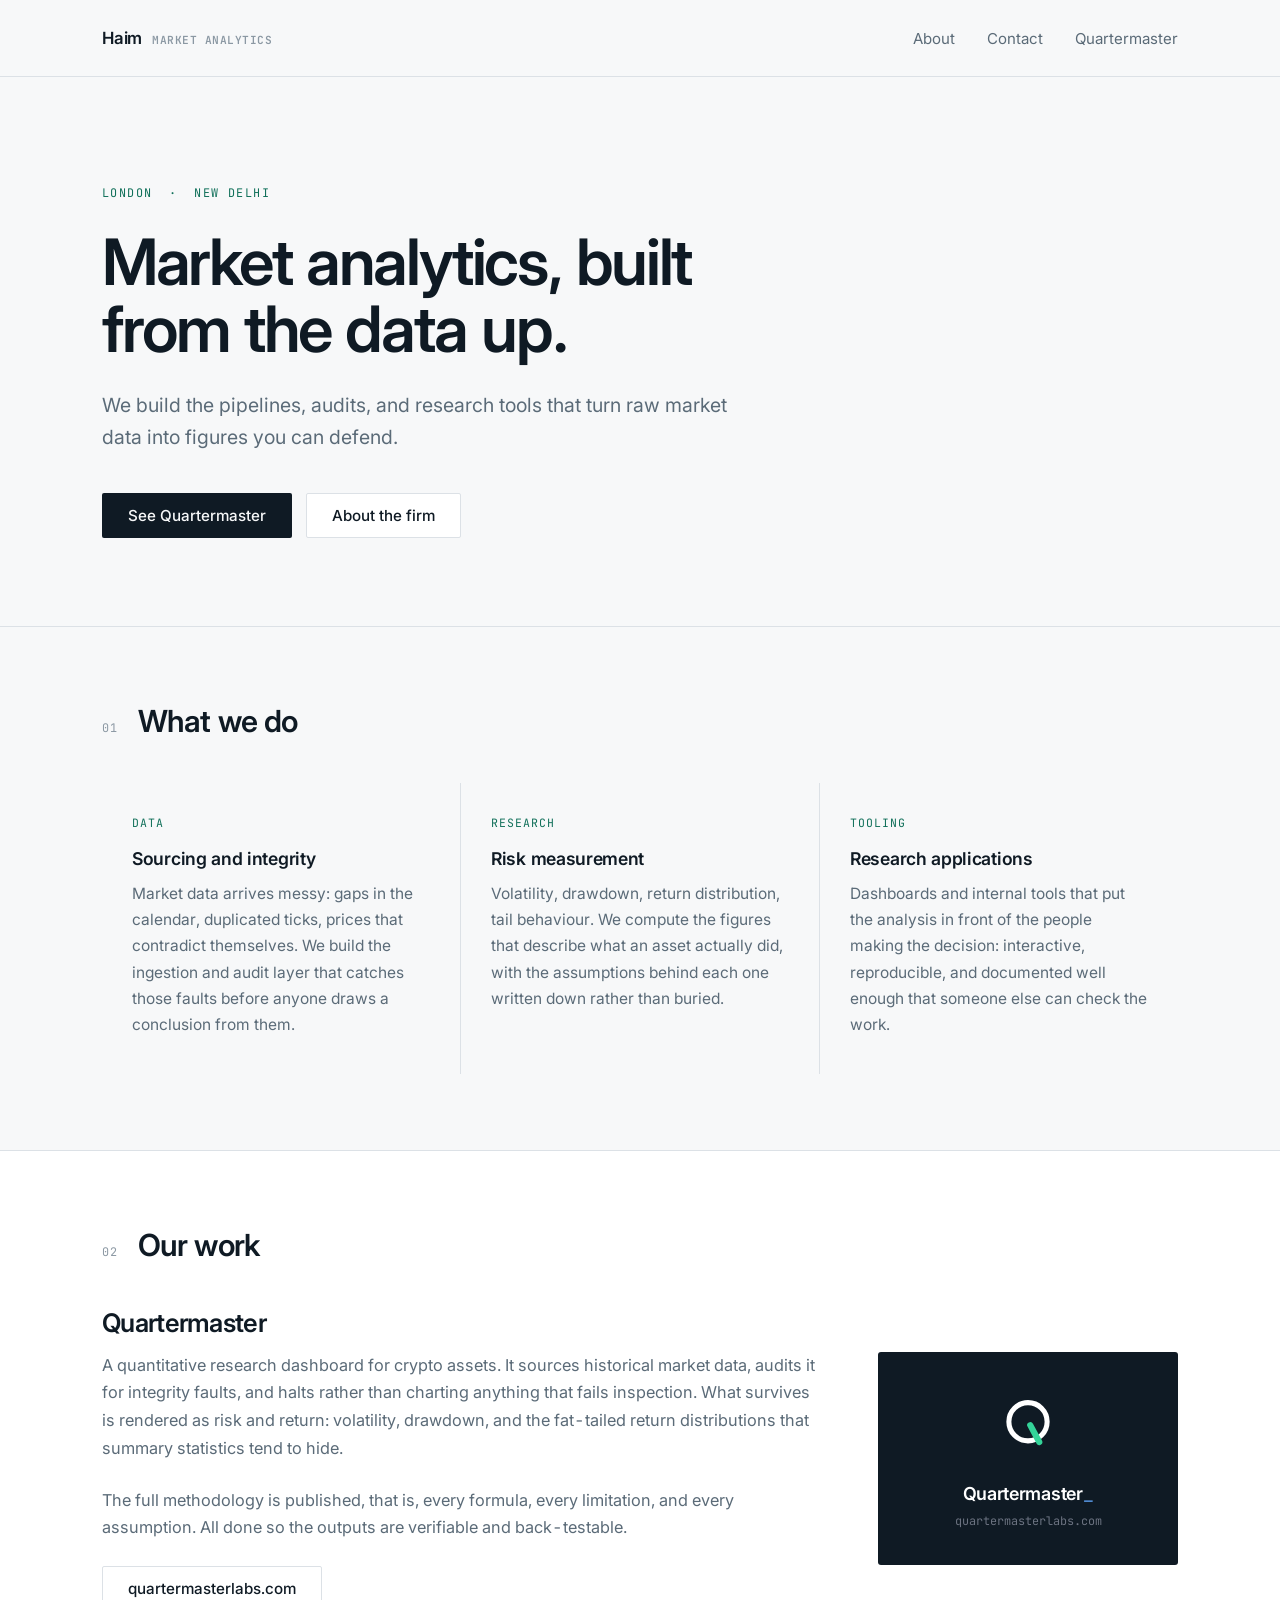
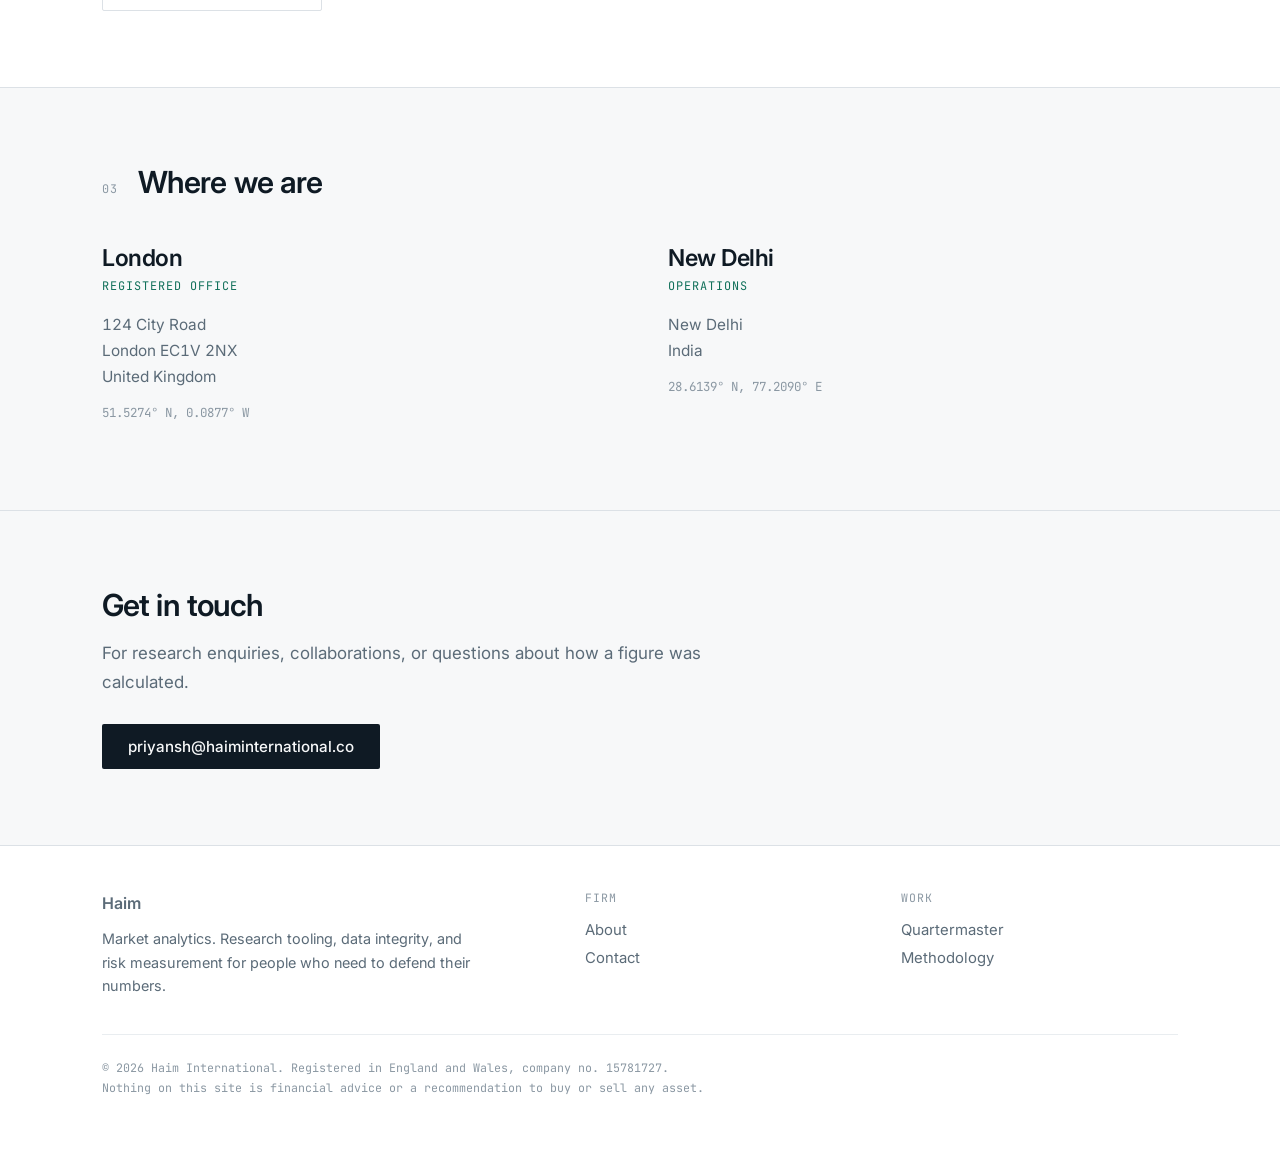
==== index.html @ 66ce85fc "fixed the links" ====
<!DOCTYPE html>
<html lang="en">
<head>
<meta charset="UTF-8">
<meta name="viewport" content="width=device-width, initial-scale=1.0">
<title>Haim | Market analytics</title>
<meta name="description" content="Market analytics. We build the data pipelines and research tools that turn raw market data into decisions you can defend.">

<meta property="og:title" content="Haim International">
<meta property="og:description" content="Market analytics — research tooling, data integrity, and risk measurement.">
<meta property="og:type" content="website">
<meta property="og:url" content="https://haiminternational.com/">
<meta name="twitter:card" content="summary_large_image">

<link rel="icon" href="assets/favicon.ico">
<link href="https://fonts.googleapis.com/css2?family=Inter:wght@400;500;600;700&family=JetBrains+Mono:wght@400;500&display=swap" rel="stylesheet">
<link rel="stylesheet" href="assets/styles.css">
</head>
<body>

<a class="skip-link" href="#main">Skip to content</a>

<nav class="site-nav">
  <div class="wrap">
    <a class="nav-brand" href="/">Haim <span class="sub">MARKET ANALYTICS</span></a>
    <div class="nav-links">
      <a href="/about">About</a>
      <a href="/contact">Contact</a>
      <a href="https://quartermasterlabs.com">Quartermaster</a>
    </div>
  </div>
</nav>

<main id="main">

  <!-- ===================================================== hero ===== -->
  <section class="hero">
    <div class="wrap">
      <p class="label">LONDON &nbsp;·&nbsp; NEW DELHI</p>
      <h1>Market analytics, built from the data up.</h1>
      <p class="lede">
        We build the pipelines, audits, and research tools that turn raw market data
        into figures you can defend. 
      </p>
      <div class="hero-actions">
        <a class="btn" href="https://quartermasterlabs.com">See Quartermaster</a>
        <a class="btn-line" href="about.html">About the firm</a>
      </div>
    </div>
  </section>

  <hr class="axis">

  <!-- ================================================= capability ===== -->
  <section class="section">
    <div class="wrap">
      <div class="section-head">
        <span class="num">01</span>
        <h2>What we do</h2>
      </div>

      <div class="cols-3">
        <div class="col">
          <span class="idx">DATA</span>
          <h3>Sourcing and integrity</h3>
          <p>
            Market data arrives messy: gaps in the calendar, duplicated ticks, prices
            that contradict themselves. We build the ingestion and audit layer that
            catches those faults before anyone draws a conclusion from them.
          </p>
        </div>
        <div class="col">
          <span class="idx">RESEARCH</span>
          <h3>Risk measurement</h3>
          <p>
            Volatility, drawdown, return distribution, tail behaviour. We compute the
            figures that describe what an asset actually did, with the assumptions
            behind each one written down rather than buried.
          </p>
        </div>
        <div class="col">
          <span class="idx">TOOLING</span>
          <h3>Research applications</h3>
          <p>
            Dashboards and internal tools that put the analysis in front of the people
            making the decision: interactive, reproducible, and documented well
            enough that someone else can check the work.
          </p>
        </div>
      </div>
    </div>
  </section>

  <!-- =================================================== product ===== -->
  <section class="section section-alt">
    <div class="wrap">
      <div class="section-head">
        <span class="num">02</span>
        <h2>Our work</h2>
      </div>

      <div class="product">
        <div>
          <h3>Quartermaster</h3>
          <p>
            A quantitative research dashboard for crypto assets. It sources historical
            market data, audits it for integrity faults, and halts rather than charting
            anything that fails inspection. What survives is rendered as risk and
            return: volatility, drawdown, and the fat-tailed return distributions that
            summary statistics tend to hide.
          </p>
          <p>
            The full methodology is published, that is, every formula, every limitation,
            and every assumption. All done so the outputs are verifiable and back-testable. 
          </p>
          <a class="btn-line" href="https://quartermasterlabs.com">quartermasterlabs.com</a>
        </div>

        <div class="product-card">
          <div class="mark">
            <svg width="72" height="72" viewBox="0 0 128 128" role="img" aria-label="Quartermaster mark">
              <circle cx="64" cy="60" r="34" fill="none" stroke="#FFFFFF" stroke-width="9"/>
              <path d="M68 66 L84 96" stroke="#34D399" stroke-width="11" stroke-linecap="round"/>
            </svg>
          </div>
          <div class="name">Quartermaster<span>_</span></div>
          <div class="url">quartermasterlabs.com</div>
        </div>
      </div>
    </div>
  </section>

  <!-- ================================================= locations ===== -->
  <section class="section">
    <div class="wrap">
      <div class="section-head">
        <span class="num">03</span>
        <h2>Where we are</h2>
      </div>

      <div class="locations">
        <div class="loc">
          <p class="city">London</p>
          <p class="role">REGISTERED OFFICE</p>
          <!-- PLACEHOLDER: confirm this is how you want the UK presence described -->
          <address>
            124 City Road<br>
            London EC1V 2NX<br>
            United Kingdom
          </address>
          <p class="coord">51.5274° N, 0.0877° W</p>
        </div>

        <div class="loc">
          <p class="city">New Delhi</p>
          <p class="role">OPERATIONS</p>
          <address>
            New Delhi<br>
            India
          </address>
          <p class="coord">28.6139° N, 77.2090° E</p>
        </div>
      </div>
    </div>
  </section>

  <hr class="axis">

  <!-- =================================================== contact ===== -->
  <section class="section">
    <div class="wrap">
      <div class="prose">
        <h2 style="font-size:1.9rem;font-weight:600;letter-spacing:-0.9px;margin:0 0 16px;">Get in touch</h2>
        <p style="font-size:1.06rem;line-height:1.7;color:var(--muted);margin:0 0 28px;">
          For research enquiries, collaborations, or questions about how a figure
          was calculated.
        </p>
        <a class="btn" href="mailto:priyansh@haiminternational.co">priyansh@haiminternational.co</a>
      </div>
    </div>
  </section>

</main>

<footer class="site-footer">
  <div class="wrap">
    <div class="footer-grid">
      <div class="footer-brand">
        <p class="name">Haim</p>
        <p>
          Market analytics. Research tooling, data integrity, and risk measurement
          for people who need to defend their numbers.
        </p>
      </div>
      <div>
        <h4>FIRM</h4>
        <ul>
          <li><a href="about.html">About</a></li>
          <li><a href="contact.html">Contact</a></li>
        </ul>
      </div>
      <div>
        <h4>WORK</h4>
        <ul>
          <li><a href="https://quartermasterlabs.com">Quartermaster</a></li>
          <li><a href="https://quartermasterlabs.com/docs">Methodology</a></li>
        </ul>
      </div>
    </div>
    <p class="legal">
      &copy; 2026 Haim International. Registered in England and Wales, company no. 15781727.<br>
      Nothing on this site is financial advice or a recommendation to buy or sell any asset.
    </p>
  </div>
</footer>

</body>
</html>
---- assets/styles.css ----
/* ==========================================================================
   Haim International — shared stylesheet

   Direction: an institutional research house, deliberately *not* the
   Quartermaster terminal. Light cool paper, deep slate ink, one muted green.
   The recurring device is the axis tick — hairlines carrying measurement
   marks, borrowed from the charts the firm actually produces.
   ========================================================================== */

:root {
  --paper:      #F7F8F9;
  --paper-warm: #FFFFFF;
  --ink:        #0F1A24;
  --ink-soft:   #2C3A46;
  --muted:      #5B6B78;
  --faint:      #8B98A3;
  --line:       #DCE1E6;
  --line-soft:  #E9EDF0;
  --accent:     #11705A;
  --accent-bg:  #EAF2EF;

  --sans: 'Inter', -apple-system, BlinkMacSystemFont, 'Segoe UI', sans-serif;
  --mono: 'JetBrains Mono', 'SF Mono', Menlo, Consolas, monospace;

  --wrap: 1140px;
  --prose: 680px;
}

*, *::before, *::after { box-sizing: border-box; }
html { scroll-behavior: smooth; }

body {
  font-family: var(--sans);
  background: var(--paper);
  color: var(--ink);
  margin: 0;
  min-height: 100vh;
  display: flex;
  flex-direction: column;
  -webkit-font-smoothing: antialiased;
  font-feature-settings: 'tnum' 1;   /* tabular figures throughout */
}

main { flex: 1 0 auto; }

a { color: var(--accent); text-decoration: none; }
a:hover { text-decoration: underline; }

a:focus-visible, button:focus-visible {
  outline: 2px solid var(--accent);
  outline-offset: 3px;
}

.skip-link {
  position: absolute; left: -9999px; top: 0;
  background: var(--ink); color: var(--paper);
  padding: 10px 16px; font-weight: 600; z-index: 100;
}
.skip-link:focus { left: 0; }

.wrap  { max-width: var(--wrap);  margin: 0 auto; padding: 0 32px; }
.prose { max-width: var(--prose); }

/* ----------------------------------------------------------- axis rule --- */
/* A hairline carrying tick marks — the firm's signature divider. */

.axis {
  position: relative;
  height: 1px;
  background: var(--line);
  margin: 0;
  border: 0;
}
.axis::after {
  content: '';
  position: absolute;
  left: 0; right: 0; top: 0;
  height: 7px;
  background-image: linear-gradient(90deg, var(--line) 1px, transparent 1px);
  background-size: 48px 7px;
}

/* ---------------------------------------------------------------- nav --- */

.site-nav {
  border-bottom: 1px solid var(--line);
  background: rgba(247, 248, 249, 0.92);
  backdrop-filter: blur(8px);
  position: sticky; top: 0; z-index: 50;
}

.site-nav .wrap {
  display: flex; align-items: center; justify-content: space-between;
  gap: 24px; height: 76px;
}

.nav-brand {
  display: flex; align-items: baseline; gap: 10px;
  color: var(--ink); font-weight: 600; font-size: 1.05rem;
  letter-spacing: -0.2px;
}
.nav-brand:hover { text-decoration: none; }
.nav-brand .sub {
  font-family: var(--mono); font-size: 0.7rem; color: var(--faint);
  letter-spacing: 0.5px;
}

.nav-links { display: flex; align-items: center; gap: 32px; font-size: 0.94rem; }
.nav-links a { color: var(--muted); }
.nav-links a:hover { color: var(--ink); text-decoration: none; }
.nav-links a[aria-current="page"] { color: var(--ink); font-weight: 500; }

/* ------------------------------------------------------------ buttons --- */

.btn {
  display: inline-block; padding: 13px 26px;
  background: var(--ink); color: var(--paper);
  font-weight: 500; font-size: 0.95rem;
  border-radius: 2px;
  transition: background 0.18s;
}
.btn:hover { background: var(--accent); text-decoration: none; }

.btn-line {
  display: inline-block; padding: 12px 25px;
  border: 1px solid var(--line); color: var(--ink);
  font-weight: 500; font-size: 0.95rem; border-radius: 2px;
  background: var(--paper-warm);
  transition: border-color 0.18s;
}
.btn-line:hover { border-color: var(--ink); text-decoration: none; }

/* --------------------------------------------------------------- hero --- */

.hero { padding: 108px 0 88px; }

.hero .label {
  font-family: var(--mono); font-size: 0.74rem; color: var(--accent);
  letter-spacing: 1.4px; margin: 0 0 28px;
}

.hero h1 {
  font-size: 4rem; line-height: 1.04; font-weight: 600;
  letter-spacing: -2.4px; margin: 0 0 28px; max-width: 15ch;
}

.hero .lede {
  font-size: 1.22rem; line-height: 1.62; color: var(--muted);
  max-width: 54ch; margin: 0 0 40px;
}

.hero-actions { display: flex; gap: 14px; flex-wrap: wrap; }

/* ------------------------------------------------------------ section --- */

.section { padding: 76px 0; }
.section-alt { background: var(--paper-warm); border-block: 1px solid var(--line); }

.section-head {
  display: flex; align-items: baseline; gap: 20px;
  margin: 0 0 44px;
}
.section-head .num {
  font-family: var(--mono); font-size: 0.74rem; color: var(--faint);
  letter-spacing: 1px; padding-top: 6px;
}
.section-head h2 {
  font-size: 1.9rem; font-weight: 600; letter-spacing: -0.9px; margin: 0;
}

/* ------------------------------------------------------------ columns --- */

.cols-3 { display: grid; grid-template-columns: repeat(3, 1fr); gap: 1px; background: var(--line); }
.cols-2 { display: grid; grid-template-columns: repeat(2, 1fr); gap: 1px; background: var(--line); }

.col {
  background: var(--paper);
  padding: 32px 30px 36px;
}
.section-alt .col { background: var(--paper-warm); }

.col .idx {
  font-family: var(--mono); font-size: 0.72rem; color: var(--accent);
  letter-spacing: 1px; display: block; margin-bottom: 18px;
}
.col h3 { font-size: 1.1rem; font-weight: 600; margin: 0 0 12px; letter-spacing: -0.3px; }
.col p { font-size: 0.97rem; line-height: 1.68; color: var(--muted); margin: 0; }

/* ----------------------------------------------------------- location --- */

.locations { display: grid; grid-template-columns: repeat(2, 1fr); gap: 56px; }

.loc .city {
  font-size: 1.45rem; font-weight: 600; letter-spacing: -0.5px; margin: 0 0 6px;
}
.loc .role {
  font-family: var(--mono); font-size: 0.74rem; color: var(--accent);
  letter-spacing: 1px; margin: 0 0 18px;
}
.loc address {
  font-style: normal; font-size: 0.96rem; line-height: 1.7; color: var(--muted);
  margin: 0 0 14px;
}
.loc .coord {
  font-family: var(--mono); font-size: 0.78rem; color: var(--faint);
}

/* ------------------------------------------------------------ product --- */

.product {
  display: grid; grid-template-columns: minmax(0,1fr) 300px;
  gap: 56px; align-items: center;
}
.product h3 { font-size: 1.6rem; font-weight: 600; letter-spacing: -0.7px; margin: 0 0 14px; }
.product p { font-size: 1.02rem; line-height: 1.7; color: var(--muted); margin: 0 0 24px; }

.product-card {
  background: var(--ink); border-radius: 3px; padding: 36px 30px; text-align: center;
}
.product-card .mark { margin-bottom: 18px; }
.product-card .name {
  color: #fff; font-weight: 600; font-size: 1.12rem; letter-spacing: -0.3px;
}
.product-card .name span { color: #60A5FA; font-family: var(--mono); font-weight: 400; }
.product-card .url {
  font-family: var(--mono); font-size: 0.74rem; color: #6B7280; margin-top: 8px;
}

/* -------------------------------------------------------- page header --- */

.page-header { padding: 84px 0 48px; }
.page-header .label {
  font-family: var(--mono); font-size: 0.74rem; color: var(--accent);
  letter-spacing: 1.4px; margin: 0 0 20px;
}
.page-header h1 {
  font-size: 2.9rem; font-weight: 600; letter-spacing: -1.6px; margin: 0 0 18px;
}
.page-header .lede {
  font-size: 1.14rem; line-height: 1.62; color: var(--muted); margin: 0; max-width: 56ch;
}

/* --------------------------------------------------------------- bio --- */

.bio { display: grid; grid-template-columns: 260px minmax(0,1fr); gap: 56px; align-items: start; }

.portrait {
  width: 100%; aspect-ratio: 4 / 5; object-fit: cover;
  background: var(--line-soft); border-radius: 2px; display: block;
}
.portrait-meta {
  font-family: var(--mono); font-size: 0.74rem; color: var(--faint);
  margin-top: 12px; line-height: 1.6;
}

.content h2 {
  font-size: 1.45rem; font-weight: 600; letter-spacing: -0.6px;
  margin: 48px 0 16px; scroll-margin-top: 96px;
}
.content h2:first-child { margin-top: 0; }
.content h3 { font-size: 1.05rem; font-weight: 600; margin: 32px 0 10px; }
.content p, .content li { font-size: 1.02rem; line-height: 1.75; color: var(--ink-soft); }
.content p { margin: 0 0 18px; }
.content ul, .content ol { padding-left: 20px; margin: 0 0 20px; }
.content li { margin-bottom: 10px; }
.content strong { font-weight: 600; color: var(--ink); }

/* ------------------------------------------------------------- links --- */

.link-list { list-style: none; padding: 0; margin: 0; }
.link-list li {
  display: flex; gap: 20px; align-items: baseline;
  padding: 15px 0; border-bottom: 1px solid var(--line-soft); margin: 0;
}
.link-list li:last-child { border-bottom: 0; }
.link-list .label {
  font-family: var(--mono); font-size: 0.74rem; color: var(--faint);
  min-width: 92px; letter-spacing: 0.6px; flex-shrink: 0;
}

/* -------------------------------------------------------------- note --- */

.note {
  border-left: 2px solid var(--accent); background: var(--accent-bg);
  padding: 18px 22px; margin: 0 0 26px;
}
.note p { margin: 0; font-size: 0.97rem; line-height: 1.68; color: var(--ink-soft); }

/* ------------------------------------------------------------ footer --- */

.site-footer {
  border-top: 1px solid var(--line); padding: 44px 0 52px;
  background: var(--paper-warm); flex-shrink: 0;
}
.footer-grid {
  display: grid; grid-template-columns: 1.6fr 1fr 1fr; gap: 40px; margin-bottom: 36px;
}
.footer-grid h4 {
  font-family: var(--mono); font-size: 0.72rem; color: var(--faint);
  letter-spacing: 1px; margin: 0 0 16px; font-weight: 400;
}
.footer-grid ul { list-style: none; padding: 0; margin: 0; }
.footer-grid li { margin-bottom: 10px; font-size: 0.93rem; }
.footer-grid a { color: var(--muted); }
.footer-grid a:hover { color: var(--ink); text-decoration: none; }

.footer-brand .name { font-weight: 600; font-size: 1rem; margin: 0 0 10px; }
.footer-brand p { font-size: 0.9rem; line-height: 1.65; color: var(--muted); margin: 0; max-width: 42ch; }

.legal {
  font-family: var(--mono); font-size: 0.73rem; color: var(--faint);
  line-height: 1.7; margin: 0; padding-top: 24px; border-top: 1px solid var(--line-soft);
}

/* -------------------------------------------------------- responsive --- */

@media (max-width: 900px) {
  .cols-3 { grid-template-columns: 1fr; }
  .product { grid-template-columns: 1fr; gap: 36px; }
  .bio { grid-template-columns: 1fr; gap: 32px; }
  .portrait { max-width: 240px; }
  .footer-grid { grid-template-columns: 1fr 1fr; }
  .locations { gap: 36px; }
}

@media (max-width: 640px) {
  .wrap { padding: 0 20px; }
  .site-nav .wrap { height: auto; padding-top: 16px; padding-bottom: 16px; flex-wrap: wrap; }
  .nav-links { gap: 20px; width: 100%; font-size: 0.9rem; }
  .hero { padding: 64px 0 56px; }
  .hero h1 { font-size: 2.5rem; letter-spacing: -1.3px; }
  .hero .lede { font-size: 1.06rem; }
  .page-header { padding: 52px 0 36px; }
  .page-header h1 { font-size: 2.1rem; letter-spacing: -1px; }
  .section { padding: 52px 0; }
  .section-head { flex-direction: column; gap: 8px; margin-bottom: 32px; }
  .cols-2, .locations { grid-template-columns: 1fr; }
  .locations { gap: 36px; }
  .footer-grid { grid-template-columns: 1fr; gap: 28px; }
  .link-list li { flex-direction: column; gap: 4px; }
}
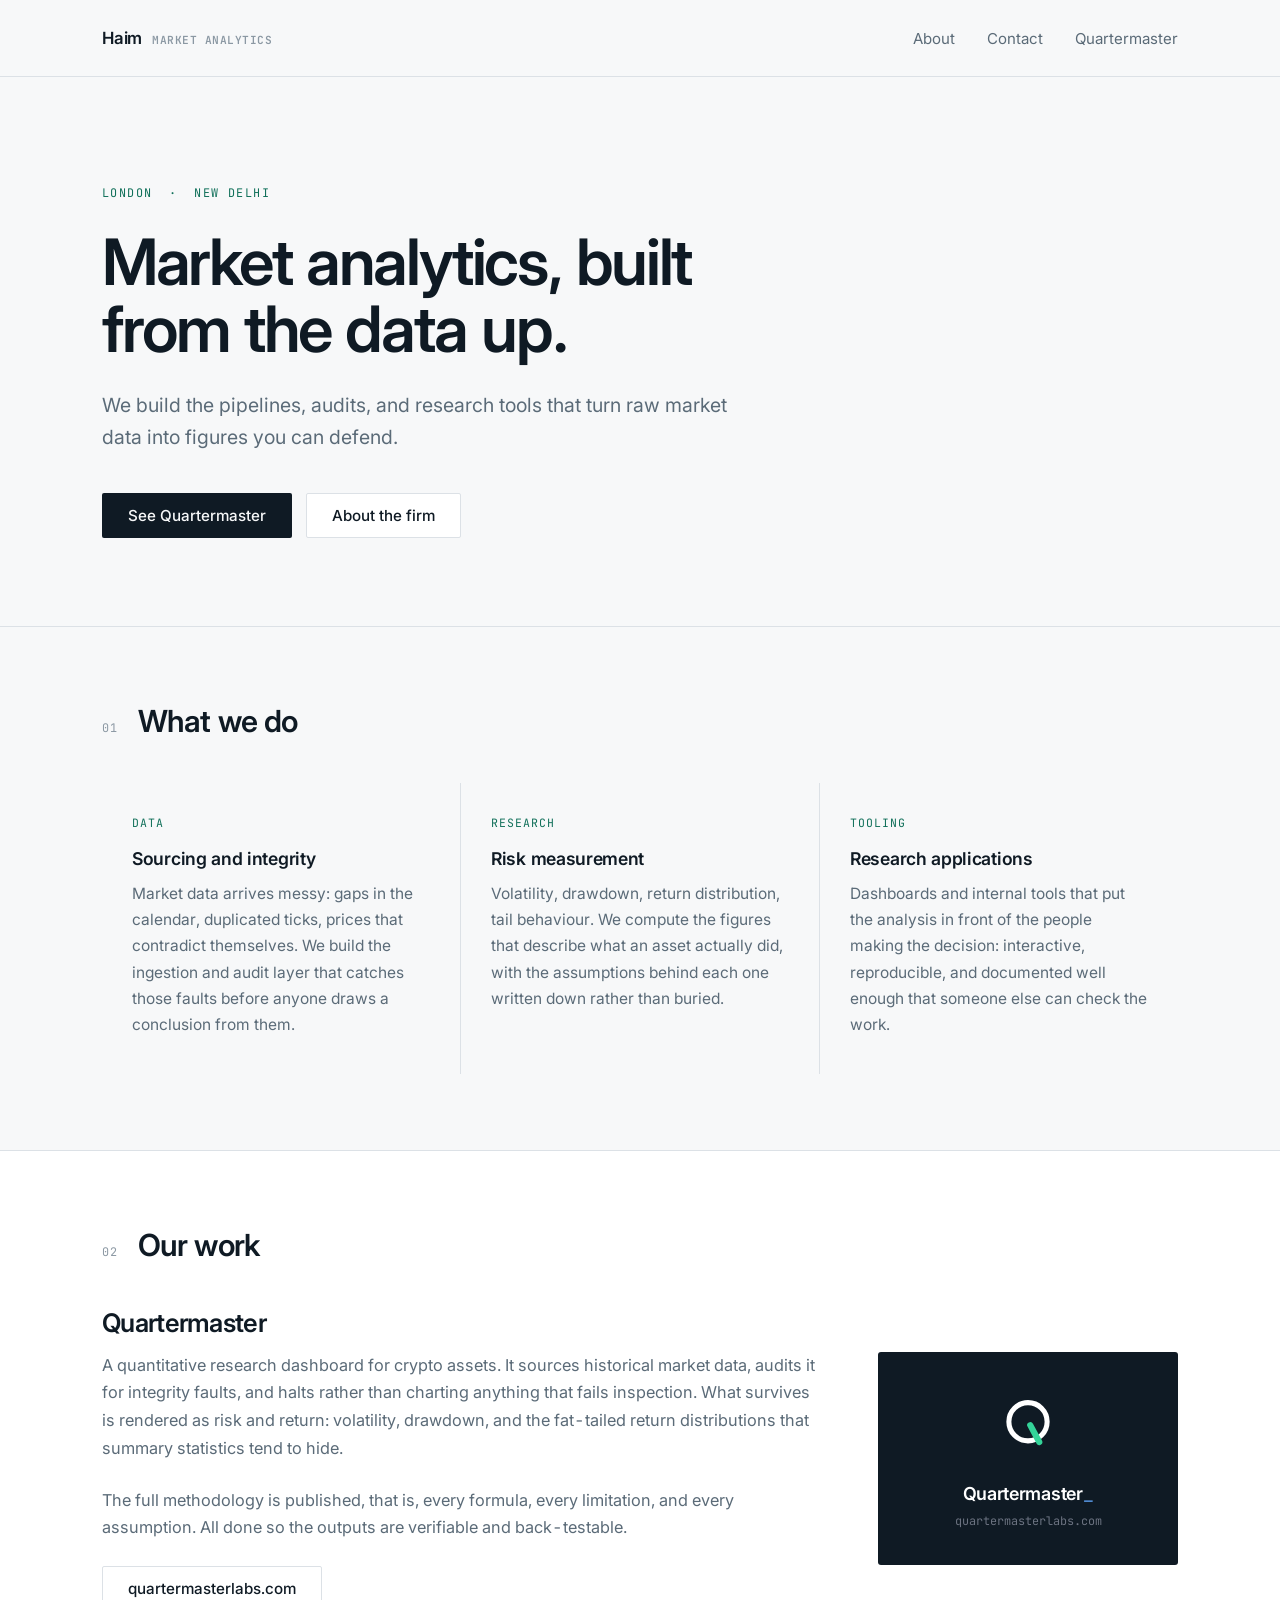
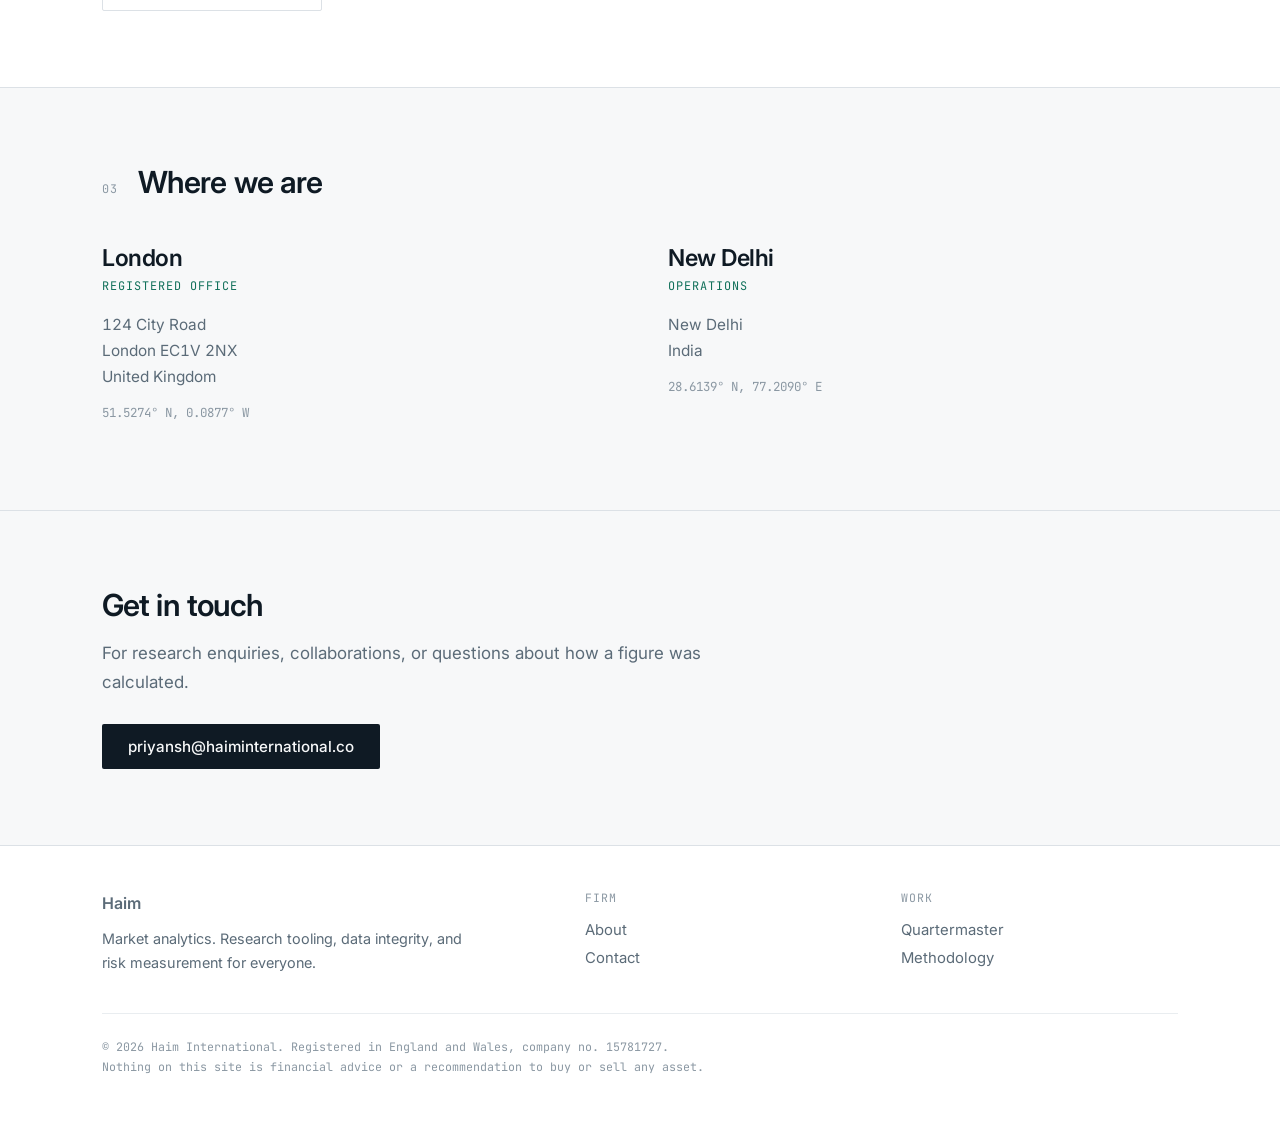
==== commit c21f8ef9: "modified the copy on index.html page" ====
--- a/index.html
+++ b/index.html
@@ -189,7 +189,7 @@
         <p class="name">Haim</p>
         <p>
           Market analytics. Research tooling, data integrity, and risk measurement
-          for people who need to defend their numbers.
+          for everyone.
         </p>
       </div>
       <div>
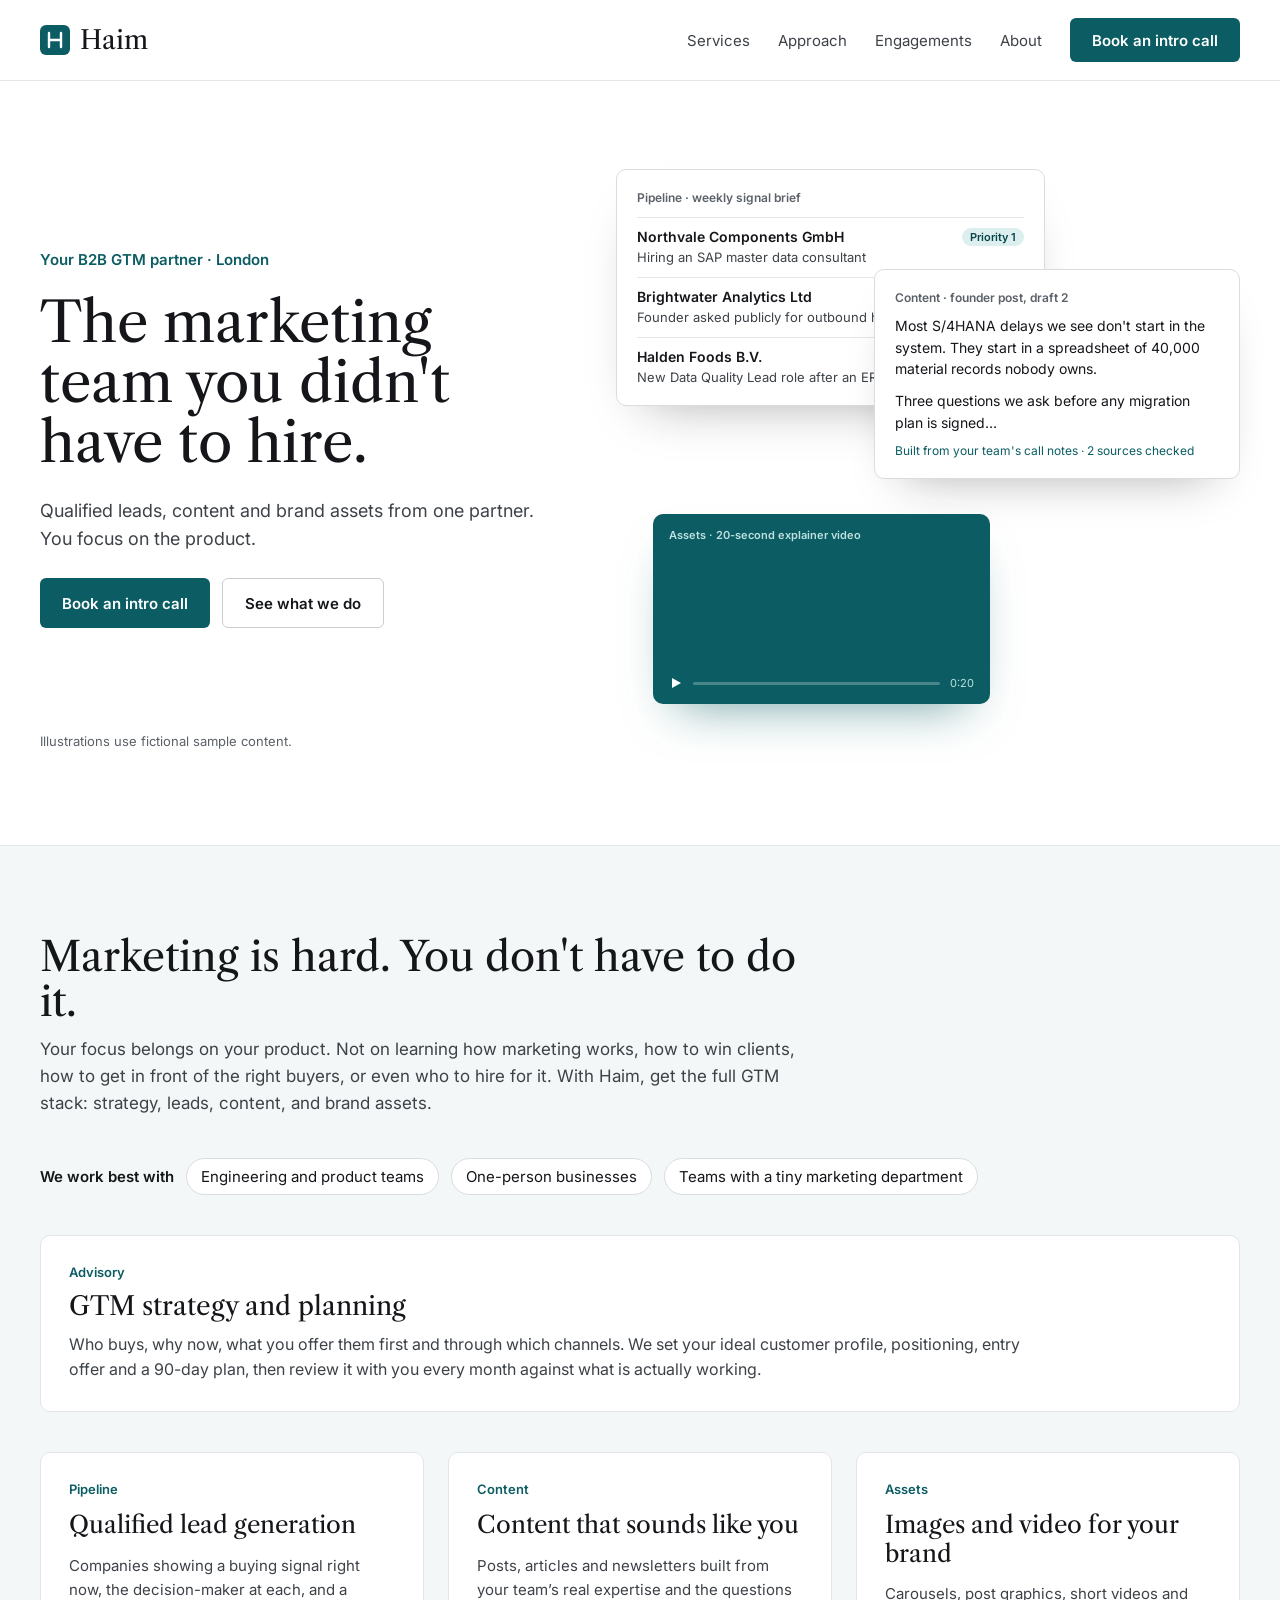
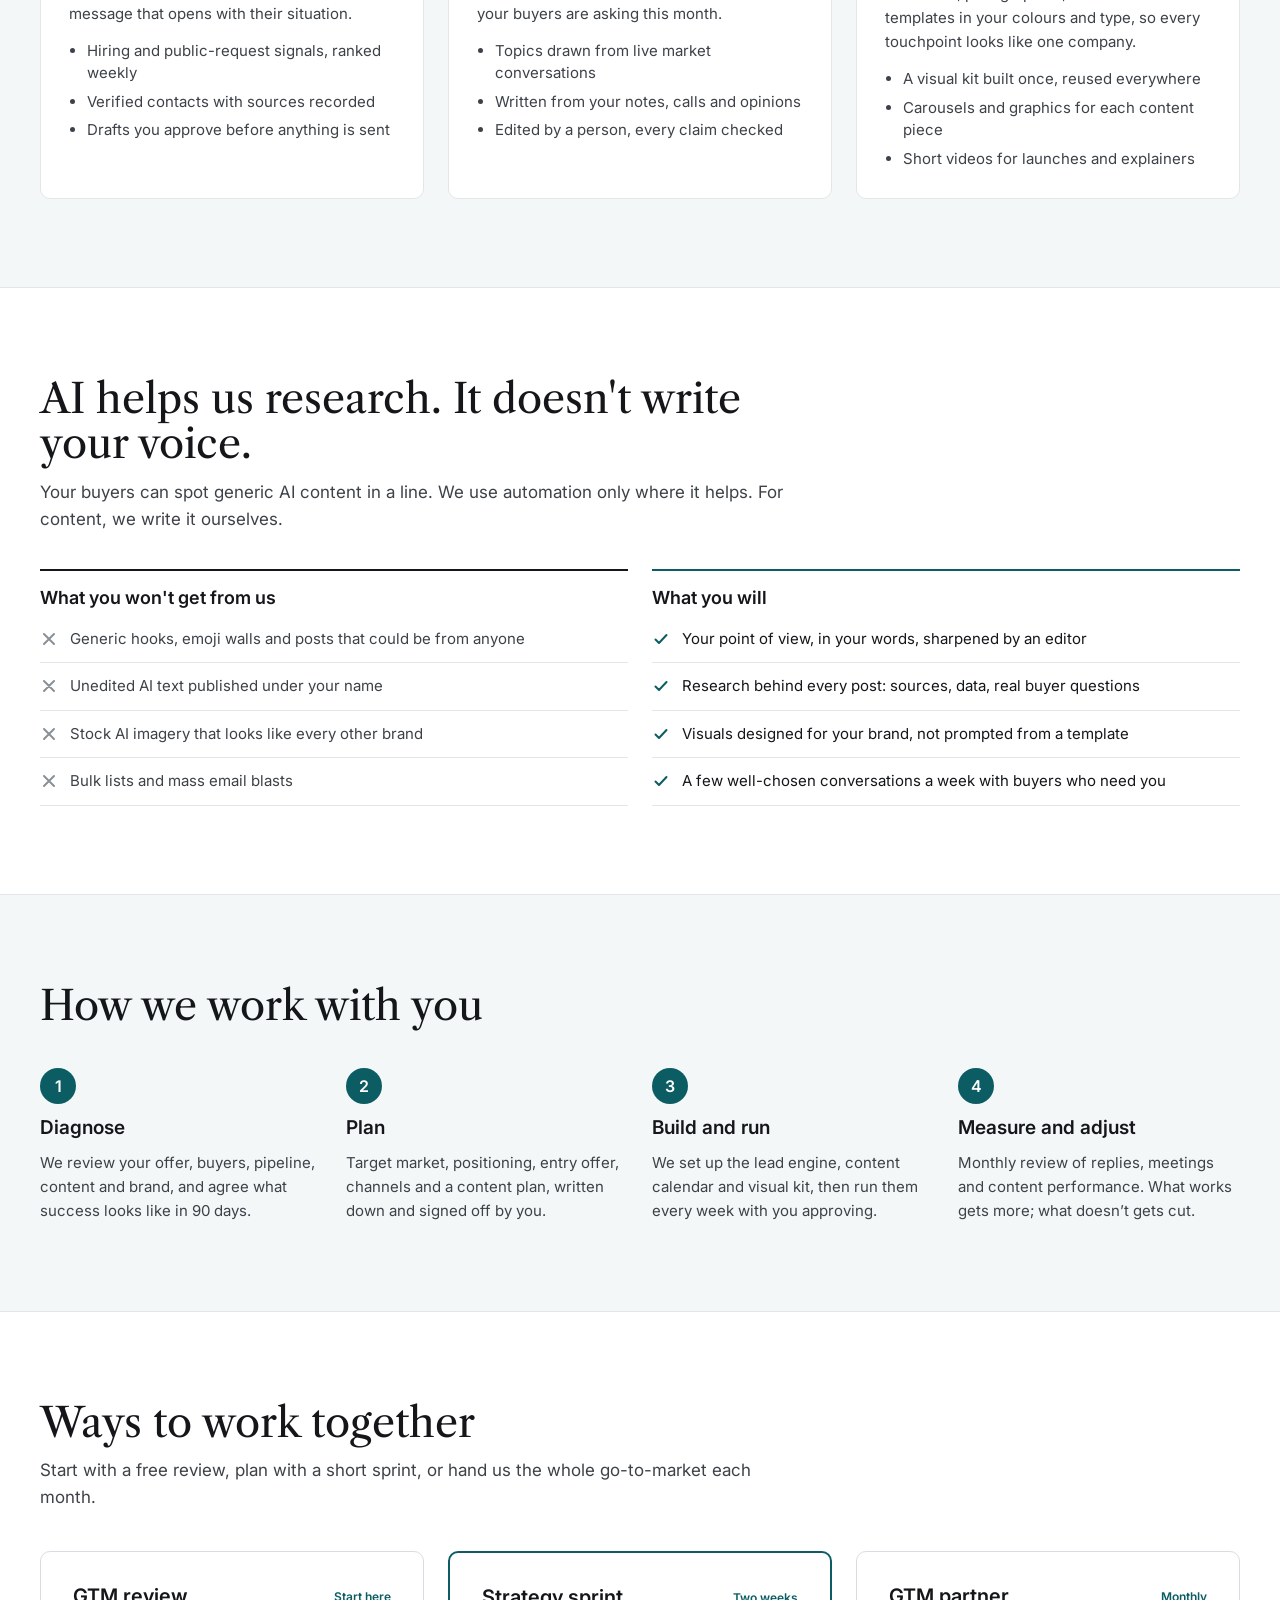
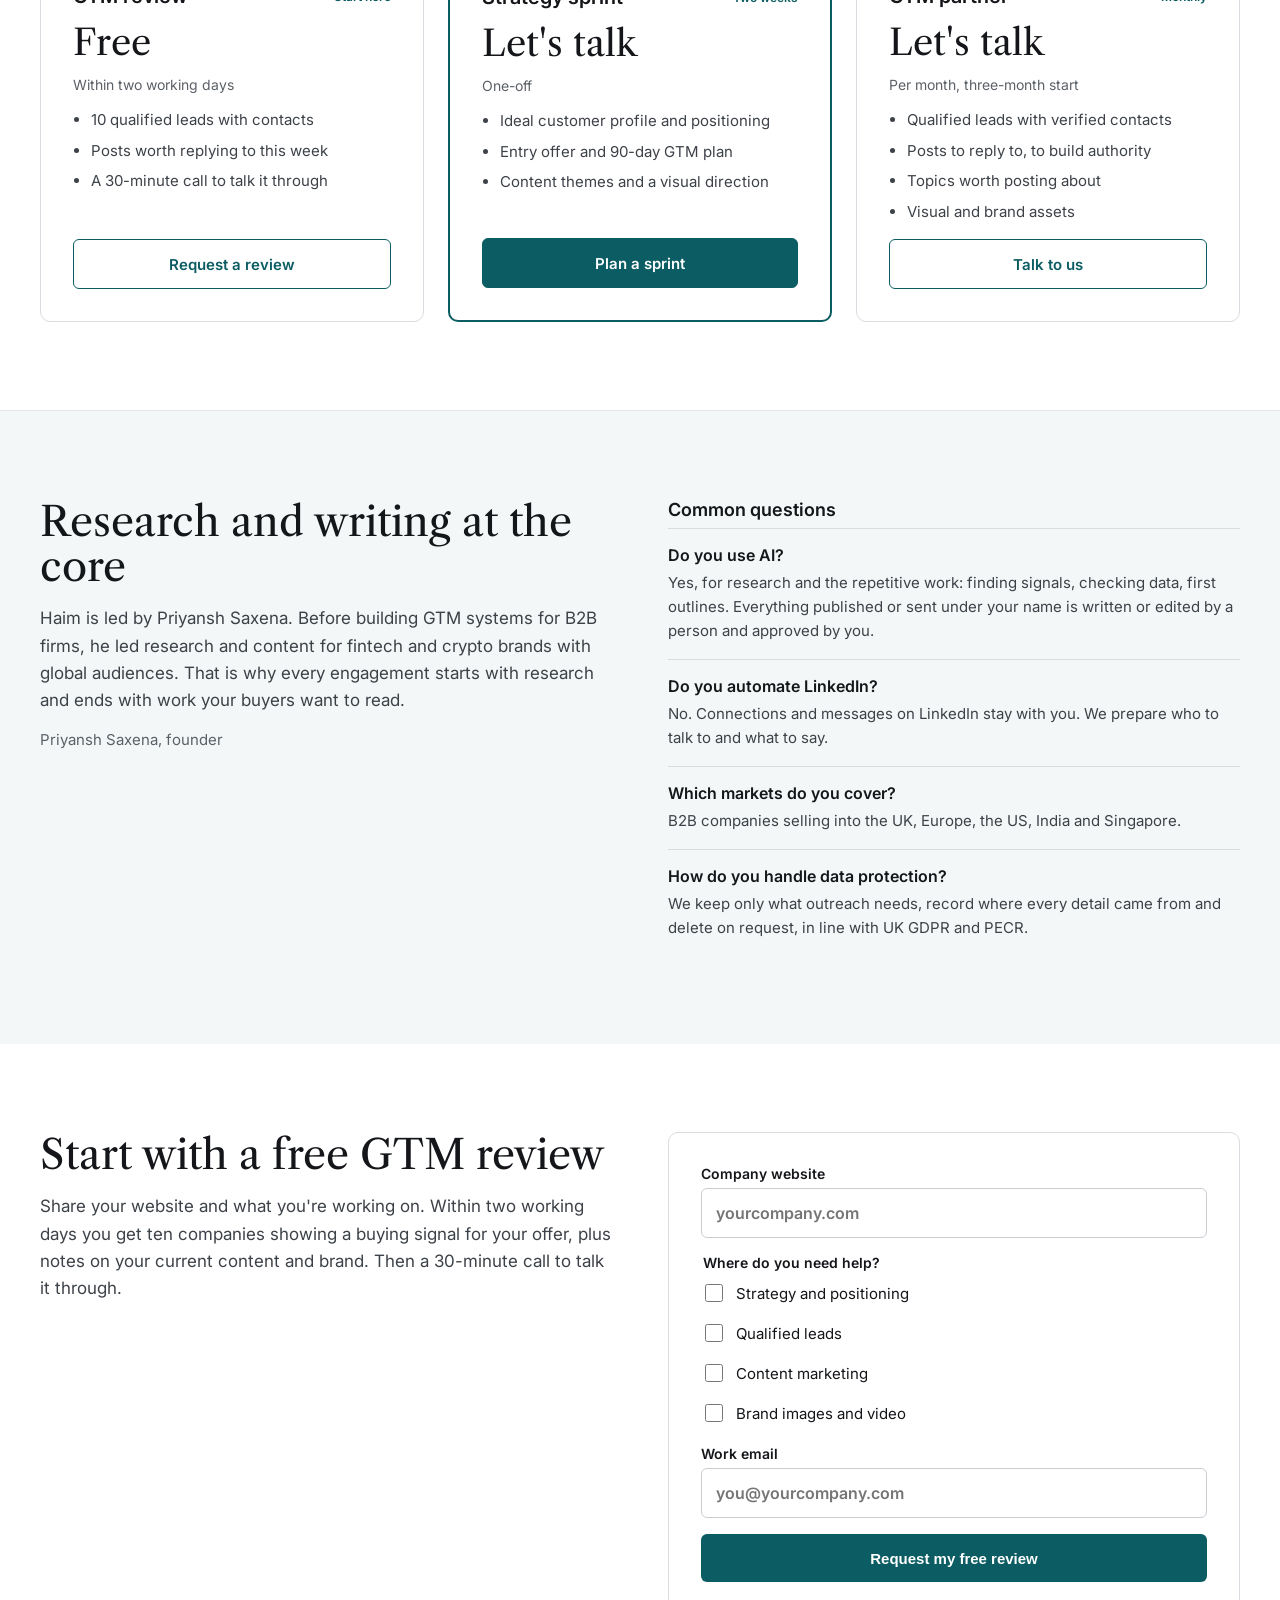
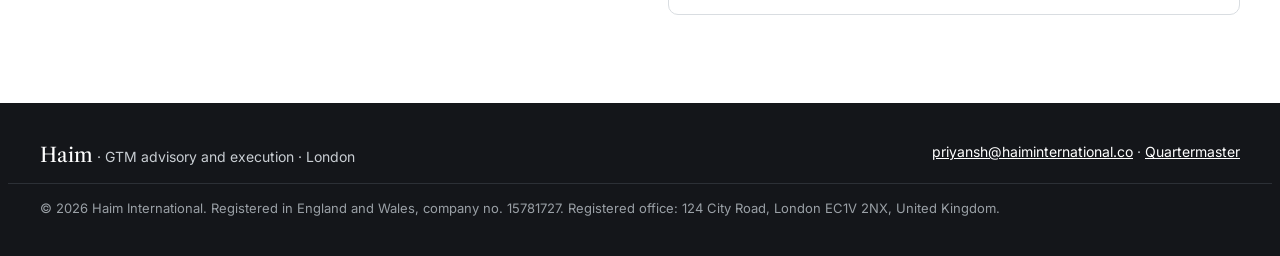
==== commit 231f803d: "removed the previous html files" ====
--- a/index.html
+++ b/index.html
@@ -1,218 +1,371 @@
-<!DOCTYPE html>
+<!doctype html>
 <html lang="en">
 <head>
-<meta charset="UTF-8">
-<meta name="viewport" content="width=device-width, initial-scale=1.0">
-<title>Haim | Market analytics</title>
-<meta name="description" content="Market analytics. We build the data pipelines and research tools that turn raw market data into decisions you can defend.">
-
-<meta property="og:title" content="Haim International">
-<meta property="og:description" content="Market analytics — research tooling, data integrity, and risk measurement.">
+<meta charset="utf-8">
+<meta name="viewport" content="width=device-width, initial-scale=1">
+<title>Haim · The marketing team you didn't have to hire</title>
+<meta name="description" content="Haim is a B2B GTM partner in London: qualified leads, content and brand assets from one team, so you can focus on the product.">
+<meta property="og:title" content="Haim · The marketing team you didn't have to hire">
+<meta property="og:description" content="Qualified leads, content and brand assets from one partner. You focus on the product.">
 <meta property="og:type" content="website">
-<meta property="og:url" content="https://haiminternational.com/">
-<meta name="twitter:card" content="summary_large_image">
-
-<link rel="icon" href="assets/favicon.ico">
-<link href="https://fonts.googleapis.com/css2?family=Inter:wght@400;500;600;700&family=JetBrains+Mono:wght@400;500&display=swap" rel="stylesheet">
-<link rel="stylesheet" href="assets/styles.css">
+<meta property="og:url" content="https://www.haiminternational.com/">
+<meta name="twitter:card" content="summary">
+<link rel="preconnect" href="https://fonts.googleapis.com">
+<link href="https://fonts.googleapis.com/css2?family=Libre+Caslon+Text:ital,wght@0,400;0,700;1,400&amp;family=Inter:wght@400;500;600&amp;display=swap" rel="stylesheet">
+<style>
+body{margin:0;background:#ffffff;color:#14161a;font-family:Inter,system-ui,sans-serif}
+a{color:#0b5d63}a:hover{color:#08464a}
+.serif{font-family:"Libre Caslon Text",Georgia,serif;font-weight:400}
+.wrap{max-width:1200px;margin:0 auto;padding:0 32px}
+.cols{display:grid;grid-template-columns:repeat(auto-fit,minmax(250px,1fr));gap:24px}
+.hero{display:grid;grid-template-columns:minmax(0,5fr) minmax(0,6fr);gap:56px;align-items:center}
+.stage{position:relative;height:540px}
+.btn{display:inline-flex;align-items:center;justify-content:center;min-height:48px;padding:0 22px;border-radius:6px;font-weight:600;font-size:15px;text-decoration:none}
+input,textarea{font:inherit;font-size:16px}
+@media (max-width:900px){.hero{grid-template-columns:minmax(0,1fr)}}
+.cap{opacity:0;animation:cap 9s infinite}.c2{animation-delay:3s}.c3{animation-delay:6s}
+.prog{animation:prog 9s linear infinite}
+@keyframes cap{0%{opacity:0;transform:translateY(8px)}5%,30%{opacity:1;transform:none}36%,100%{opacity:0}}
+@keyframes prog{from{width:0}to{width:100%}}
+@media (prefers-reduced-motion:reduce){.cap,.prog{animation:none}.c1{opacity:1}.prog{width:35%}}
+@media (max-width:640px){.stage>div.vid{height:190px !important;position:relative !important;top:auto !important;left:auto !important}}
+@media (max-width:640px){.wrap{padding:0 18px}.stage{height:auto;display:flex;flex-direction:column;gap:16px}.stage>div{position:static !important;width:auto !important;transform:none !important}}
+</style>
+<style>html{scroll-behavior:smooth}</style>
 </head>
 <body>
-
-<a class="skip-link" href="#main">Skip to content</a>
-
-<nav class="site-nav">
-  <div class="wrap">
-    <a class="nav-brand" href="/">Haim <span class="sub">MARKET ANALYTICS</span></a>
-    <div class="nav-links">
-      <a href="/about">About</a>
-      <a href="/contact">Contact</a>
-      <a href="https://quartermasterlabs.com">Quartermaster</a>
-    </div>
-  </div>
+<div style="width: 100%; background: #ffffff;">
+
+<header style="border-bottom: 1px solid #e3e6e8; background: #ffffff;">
+<div class="wrap" style="display: flex; flex-wrap: wrap; align-items: center; justify-content: space-between; gap: 16px; padding-top: 18px; padding-bottom: 18px;">
+<a href="#top" style="display: flex; align-items: center; gap: 10px; text-decoration: none; color: #14161a;">
+<svg width="30" height="30" viewBox="0 0 30 30" aria-hidden="true"><rect width="30" height="30" rx="6" fill="#0b5d63"></rect><path d="M9 8v14M21 8v14M9 15h12" stroke="#ffffff" stroke-width="2.4" stroke-linecap="round"></path></svg>
+<span class="serif" style="font-size: 26px;">Haim</span>
+</a>
+<nav aria-label="Main" style="display: flex; flex-wrap: wrap; align-items: center; gap: 28px; font-size: 15px;">
+<a href="#services" style="color: #3d4248; text-decoration: none;">Services</a>
+<a href="#approach" style="color: #3d4248; text-decoration: none;">Approach</a>
+<a href="#engagements" style="color: #3d4248; text-decoration: none;">Engagements</a>
+<a href="#about" style="color: #3d4248; text-decoration: none;">About</a>
+<a href="#contact" class="btn" style="background: #0b5d63; color: #ffffff; min-height: 44px;">Book an intro call</a>
 </nav>
-
-<main id="main">
-
-  <!-- ===================================================== hero ===== -->
-  <section class="hero">
-    <div class="wrap">
-      <p class="label">LONDON &nbsp;·&nbsp; NEW DELHI</p>
-      <h1>Market analytics, built from the data up.</h1>
-      <p class="lede">
-        We build the pipelines, audits, and research tools that turn raw market data
-        into figures you can defend. 
-      </p>
-      <div class="hero-actions">
-        <a class="btn" href="https://quartermasterlabs.com">See Quartermaster</a>
-        <a class="btn-line" href="about.html">About the firm</a>
-      </div>
-    </div>
-  </section>
-
-  <hr class="axis">
-
-  <!-- ================================================= capability ===== -->
-  <section class="section">
-    <div class="wrap">
-      <div class="section-head">
-        <span class="num">01</span>
-        <h2>What we do</h2>
-      </div>
-
-      <div class="cols-3">
-        <div class="col">
-          <span class="idx">DATA</span>
-          <h3>Sourcing and integrity</h3>
-          <p>
-            Market data arrives messy: gaps in the calendar, duplicated ticks, prices
-            that contradict themselves. We build the ingestion and audit layer that
-            catches those faults before anyone draws a conclusion from them.
-          </p>
-        </div>
-        <div class="col">
-          <span class="idx">RESEARCH</span>
-          <h3>Risk measurement</h3>
-          <p>
-            Volatility, drawdown, return distribution, tail behaviour. We compute the
-            figures that describe what an asset actually did, with the assumptions
-            behind each one written down rather than buried.
-          </p>
-        </div>
-        <div class="col">
-          <span class="idx">TOOLING</span>
-          <h3>Research applications</h3>
-          <p>
-            Dashboards and internal tools that put the analysis in front of the people
-            making the decision: interactive, reproducible, and documented well
-            enough that someone else can check the work.
-          </p>
-        </div>
-      </div>
-    </div>
-  </section>
-
-  <!-- =================================================== product ===== -->
-  <section class="section section-alt">
-    <div class="wrap">
-      <div class="section-head">
-        <span class="num">02</span>
-        <h2>Our work</h2>
-      </div>
-
-      <div class="product">
-        <div>
-          <h3>Quartermaster</h3>
-          <p>
-            A quantitative research dashboard for crypto assets. It sources historical
-            market data, audits it for integrity faults, and halts rather than charting
-            anything that fails inspection. What survives is rendered as risk and
-            return: volatility, drawdown, and the fat-tailed return distributions that
-            summary statistics tend to hide.
-          </p>
-          <p>
-            The full methodology is published, that is, every formula, every limitation,
-            and every assumption. All done so the outputs are verifiable and back-testable. 
-          </p>
-          <a class="btn-line" href="https://quartermasterlabs.com">quartermasterlabs.com</a>
-        </div>
-
-        <div class="product-card">
-          <div class="mark">
-            <svg width="72" height="72" viewBox="0 0 128 128" role="img" aria-label="Quartermaster mark">
-              <circle cx="64" cy="60" r="34" fill="none" stroke="#FFFFFF" stroke-width="9"/>
-              <path d="M68 66 L84 96" stroke="#34D399" stroke-width="11" stroke-linecap="round"/>
-            </svg>
-          </div>
-          <div class="name">Quartermaster<span>_</span></div>
-          <div class="url">quartermasterlabs.com</div>
-        </div>
-      </div>
-    </div>
-  </section>
-
-  <!-- ================================================= locations ===== -->
-  <section class="section">
-    <div class="wrap">
-      <div class="section-head">
-        <span class="num">03</span>
-        <h2>Where we are</h2>
-      </div>
-
-      <div class="locations">
-        <div class="loc">
-          <p class="city">London</p>
-          <p class="role">REGISTERED OFFICE</p>
-          <!-- PLACEHOLDER: confirm this is how you want the UK presence described -->
-          <address>
-            124 City Road<br>
-            London EC1V 2NX<br>
-            United Kingdom
-          </address>
-          <p class="coord">51.5274° N, 0.0877° W</p>
-        </div>
-
-        <div class="loc">
-          <p class="city">New Delhi</p>
-          <p class="role">OPERATIONS</p>
-          <address>
-            New Delhi<br>
-            India
-          </address>
-          <p class="coord">28.6139° N, 77.2090° E</p>
-        </div>
-      </div>
-    </div>
-  </section>
-
-  <hr class="axis">
-
-  <!-- =================================================== contact ===== -->
-  <section class="section">
-    <div class="wrap">
-      <div class="prose">
-        <h2 style="font-size:1.9rem;font-weight:600;letter-spacing:-0.9px;margin:0 0 16px;">Get in touch</h2>
-        <p style="font-size:1.06rem;line-height:1.7;color:var(--muted);margin:0 0 28px;">
-          For research enquiries, collaborations, or questions about how a figure
-          was calculated.
-        </p>
-        <a class="btn" href="mailto:priyansh@haiminternational.co">priyansh@haiminternational.co</a>
-      </div>
-    </div>
-  </section>
-
-</main>
-
-<footer class="site-footer">
-  <div class="wrap">
-    <div class="footer-grid">
-      <div class="footer-brand">
-        <p class="name">Haim</p>
-        <p>
-          Market analytics. Research tooling, data integrity, and risk measurement
-          for everyone.
-        </p>
-      </div>
-      <div>
-        <h4>FIRM</h4>
-        <ul>
-          <li><a href="about.html">About</a></li>
-          <li><a href="contact.html">Contact</a></li>
-        </ul>
-      </div>
-      <div>
-        <h4>WORK</h4>
-        <ul>
-          <li><a href="https://quartermasterlabs.com">Quartermaster</a></li>
-          <li><a href="https://quartermasterlabs.com/docs">Methodology</a></li>
-        </ul>
-      </div>
-    </div>
-    <p class="legal">
-      &copy; 2026 Haim International. Registered in England and Wales, company no. 15781727.<br>
-      Nothing on this site is financial advice or a recommendation to buy or sell any asset.
-    </p>
-  </div>
+</div>
+</header>
+
+<section id="top" style="padding: 88px 0 96px;">
+<div class="wrap hero">
+<div style="display: flex; flex-direction: column; gap: 24px;">
+<p style="margin: 0; font-size: 15px; font-weight: 600; color: #0b5d63;">Your B2B GTM partner · London</p>
+<h1 class="serif" style="margin: 0; font-size: clamp(36px, 4.4vw, 56px); line-height: 1.07; text-wrap: balance;">The marketing team you didn't have to hire.</h1>
+<p style="margin: 0; font-size: 18px; line-height: 1.6; color: #3d4248; max-width: 34em;">Qualified leads, content and brand assets from one partner. You focus on the product.</p>
+<div style="display: flex; flex-wrap: wrap; gap: 12px;">
+<a href="#contact" class="btn" style="background: #0b5d63; color: #ffffff;">Book an intro call</a>
+<a href="#services" class="btn" style="border: 1px solid #c9ced3; color: #14161a;">See what we do</a>
+</div>
+</div>
+
+<div class="stage" role="img" aria-label="Three examples of Haim's work: a weekly lead brief, a LinkedIn post draft and a short branded explainer video">
+<div style="position: absolute; left: 0; top: 0; width: 62%; padding: 20px; background: #ffffff; border: 1px solid #d9dde1; border-radius: 10px; box-shadow: 0 24px 50px -30px rgba(20,22,26,0.4); display: flex; flex-direction: column; gap: 12px;">
+<span style="font-size: 12px; font-weight: 600; color: #5b6168;">Pipeline · weekly signal brief</span>
+
+<div style="display: flex; flex-direction: column; gap: 3px; padding-top: 10px; border-top: 1px solid #e3e6e8;">
+<div style="display: flex; justify-content: space-between; gap: 8px;"><span style="font-weight: 600; font-size: 14px;">Northvale Components GmbH</span><span style="font-size: 11px; font-weight: 600; padding: 2px 8px; border-radius: 999px; background: #dcefee; color: #08464a;">Priority 1</span></div>
+<span style="font-size: 13px; color: #3d4248;">Hiring an SAP master data consultant</span>
+</div>
+
+<div style="display: flex; flex-direction: column; gap: 3px; padding-top: 10px; border-top: 1px solid #e3e6e8;">
+<div style="display: flex; justify-content: space-between; gap: 8px;"><span style="font-weight: 600; font-size: 14px;">Brightwater Analytics Ltd</span><span style="font-size: 11px; font-weight: 600; padding: 2px 8px; border-radius: 999px; background: #dcefee; color: #08464a;">Priority 1</span></div>
+<span style="font-size: 13px; color: #3d4248;">Founder asked publicly for outbound help</span>
+</div>
+
+<div style="display: flex; flex-direction: column; gap: 3px; padding-top: 10px; border-top: 1px solid #e3e6e8;">
+<div style="display: flex; justify-content: space-between; gap: 8px;"><span style="font-weight: 600; font-size: 14px;">Halden Foods B.V.</span><span style="font-size: 11px; font-weight: 600; padding: 2px 8px; border-radius: 999px; background: #dcefee; color: #08464a;">Priority 2</span></div>
+<span style="font-size: 13px; color: #3d4248;">New Data Quality Lead role after an ERP change</span>
+</div>
+
+</div>
+<div style="position: absolute; right: 0; top: 100px; width: 52%; padding: 20px; background: #ffffff; border: 1px solid #d9dde1; border-radius: 10px; box-shadow: 0 24px 50px -30px rgba(20,22,26,0.4); display: flex; flex-direction: column; gap: 10px;">
+<span style="font-size: 12px; font-weight: 600; color: #5b6168;">Content · founder post, draft 2</span>
+<p style="margin: 0; font-size: 14px; line-height: 1.55;">Most S/4HANA delays we see don't start in the system. They start in a spreadsheet of 40,000 material records nobody owns.</p>
+<p style="margin: 0; font-size: 14px; line-height: 1.55;">Three questions we ask before any migration plan is signed…</p>
+<span style="font-size: 12px; color: #0b5d63;">Built from your team's call notes · 2 sources checked</span>
+</div>
+<div class="vid" style="position: absolute; left: 6%; top: 345px; width: 54%; height: 190px; border-radius: 10px; background: #0b5d63; color: #ffffff; overflow: hidden; box-shadow: 0 24px 50px -24px rgba(11,93,99,0.6);">
+<span style="position: absolute; left: 16px; top: 14px; font-size: 11px; font-weight: 600; color: #bfe0e0;">Assets · 20-second explainer video</span>
+<span class="cap c1 serif" style="position: absolute; left: 16px; right: 16px; top: 52px; font-size: 22px; line-height: 1.15;">Most S/4HANA delays start in a spreadsheet.</span>
+<span class="cap c2 serif" style="position: absolute; left: 16px; right: 16px; top: 52px; font-size: 22px; line-height: 1.15;">40,000 material records. Nobody owns them.</span>
+<span class="cap c3 serif" style="position: absolute; left: 16px; right: 16px; top: 52px; font-size: 22px; line-height: 1.15;">Fix the data first. Then migrate.</span>
+<div style="position: absolute; left: 16px; right: 16px; bottom: 14px; display: flex; align-items: center; gap: 10px;">
+<svg width="14" height="14" viewBox="0 0 14 14" aria-hidden="true" style="flex: none;"><path d="M3 2l9 5-9 5z" fill="#ffffff"></path></svg>
+<div style="flex: 1; height: 3px; border-radius: 2px; background: rgba(255,255,255,0.25); overflow: hidden;"><div class="prog" style="height: 3px; width: 0; background: #ffffff;"></div></div>
+<span style="font-size: 11px; color: #bfe0e0;">0:20</span>
+</div>
+</div>
+</div>
+</div>
+<div class="wrap"><p style="margin: 24px 0 0; font-size: 13px; color: #5b6168;">Illustrations use fictional sample content.</p></div>
+</section>
+
+<section id="services" style="padding: 88px 0; background: #f4f7f7; border-top: 1px solid #e3e6e8; border-bottom: 1px solid #e3e6e8;">
+<div class="wrap" style="display: flex; flex-direction: column; gap: 40px;">
+<div style="display: flex; flex-direction: column; gap: 12px; max-width: 760px;">
+<h2 class="serif" style="margin: 0; font-size: clamp(30px, 3.2vw, 42px); line-height: 1.1;">Marketing is hard. You don't have to do it.</h2>
+<p style="margin: 0; font-size: 17px; line-height: 1.6; color: #3d4248;">Your focus belongs on your product. Not on learning how marketing works, how to win clients, how to get in front of the right buyers, or even who to hire for it. With Haim, get the full GTM stack: strategy, leads, content, and brand assets.</p>
+</div>
+<div style="display: flex; flex-wrap: wrap; align-items: center; gap: 12px;">
+<span style="font-size: 15px; font-weight: 600;">We work best with</span>
+<span style="padding: 8px 14px; border-radius: 999px; background: #ffffff; border: 1px solid #d9dde1; font-size: 15px;">Engineering and product teams</span>
+<span style="padding: 8px 14px; border-radius: 999px; background: #ffffff; border: 1px solid #d9dde1; font-size: 15px;">One-person businesses</span>
+<span style="padding: 8px 14px; border-radius: 999px; background: #ffffff; border: 1px solid #d9dde1; font-size: 15px;">Teams with a tiny marketing department</span>
+</div>
+<div style="display: flex; flex-direction: column; gap: 10px; padding: 28px; background: #ffffff; border: 1px solid #e3e6e8; border-radius: 10px;">
+<span style="font-size: 13px; font-weight: 600; color: #0b5d63;">Advisory</span>
+<h3 class="serif" style="margin: 0; font-size: 26px;">GTM strategy and planning</h3>
+<p style="margin: 0; font-size: 16px; line-height: 1.6; color: #3d4248; max-width: 60em;">Who buys, why now, what you offer them first and through which channels. We set your ideal customer profile, positioning, entry offer and a 90-day plan, then review it with you every month against what is actually working.</p>
+</div>
+<div class="cols">
+
+<div style="display: flex; flex-direction: column; gap: 14px; padding: 28px; background: #ffffff; border: 1px solid #e3e6e8; border-radius: 10px;">
+<span style="font-size: 13px; font-weight: 600; color: #0b5d63;">Pipeline</span>
+<h3 class="serif" style="margin: 0; font-size: 24px; line-height: 1.2;">Qualified lead generation</h3>
+<p style="margin: 0; font-size: 15px; line-height: 1.6; color: #3d4248;">Companies showing a buying signal right now, the decision-maker at each, and a message that opens with their situation.</p>
+<ul style="margin: 0; padding-left: 18px; display: flex; flex-direction: column; gap: 6px; font-size: 15px; line-height: 1.5; color: #3d4248;">
+<li>Hiring and public-request signals, ranked weekly</li><li>Verified contacts with sources recorded</li><li>Drafts you approve before anything is sent</li>
+</ul>
+</div>
+
+<div style="display: flex; flex-direction: column; gap: 14px; padding: 28px; background: #ffffff; border: 1px solid #e3e6e8; border-radius: 10px;">
+<span style="font-size: 13px; font-weight: 600; color: #0b5d63;">Content</span>
+<h3 class="serif" style="margin: 0; font-size: 24px; line-height: 1.2;">Content that sounds like you</h3>
+<p style="margin: 0; font-size: 15px; line-height: 1.6; color: #3d4248;">Posts, articles and newsletters built from your team’s real expertise and the questions your buyers are asking this month.</p>
+<ul style="margin: 0; padding-left: 18px; display: flex; flex-direction: column; gap: 6px; font-size: 15px; line-height: 1.5; color: #3d4248;">
+<li>Topics drawn from live market conversations</li><li>Written from your notes, calls and opinions</li><li>Edited by a person, every claim checked</li>
+</ul>
+</div>
+
+<div style="display: flex; flex-direction: column; gap: 14px; padding: 28px; background: #ffffff; border: 1px solid #e3e6e8; border-radius: 10px;">
+<span style="font-size: 13px; font-weight: 600; color: #0b5d63;">Assets</span>
+<h3 class="serif" style="margin: 0; font-size: 24px; line-height: 1.2;">Images and video for your brand</h3>
+<p style="margin: 0; font-size: 15px; line-height: 1.6; color: #3d4248;">Carousels, post graphics, short videos and templates in your colours and type, so every touchpoint looks like one company.</p>
+<ul style="margin: 0; padding-left: 18px; display: flex; flex-direction: column; gap: 6px; font-size: 15px; line-height: 1.5; color: #3d4248;">
+<li>A visual kit built once, reused everywhere</li><li>Carousels and graphics for each content piece</li><li>Short videos for launches and explainers</li>
+</ul>
+</div>
+
+</div>
+</div>
+</section>
+
+<section style="padding: 88px 0;">
+<div class="wrap" style="display: flex; flex-direction: column; gap: 36px;">
+<div style="display: flex; flex-direction: column; gap: 12px; max-width: 760px;">
+<h2 class="serif" style="margin: 0; font-size: clamp(30px, 3.2vw, 42px); line-height: 1.1;">AI helps us research. It doesn't write your voice.</h2>
+<p style="margin: 0; font-size: 17px; line-height: 1.6; color: #3d4248;">Your buyers can spot generic AI content in a line. We use automation only where it helps. For content, we write it ourselves.</p>
+</div>
+<div style="display: grid; grid-template-columns: repeat(auto-fit, minmax(300px, 1fr)); gap: 24px;">
+<div style="display: flex; flex-direction: column; gap: 0; border-top: 2px solid #14161a;">
+<h3 style="margin: 16px 0 8px; font-size: 18px; font-weight: 600;">What you won't get from us</h3>
+
+<div style="display: flex; gap: 12px; padding: 12px 0; border-bottom: 1px solid #e3e6e8; font-size: 15px; line-height: 1.5; color: #3d4248;">
+<svg width="18" height="18" viewBox="0 0 18 18" aria-hidden="true" style="flex: none; margin-top: 2px;"><path d="M4 4l10 10M14 4L4 14" stroke="#8a9096" stroke-width="2" stroke-linecap="round"></path></svg>
+<span>Generic hooks, emoji walls and posts that could be from anyone</span>
+</div>
+
+<div style="display: flex; gap: 12px; padding: 12px 0; border-bottom: 1px solid #e3e6e8; font-size: 15px; line-height: 1.5; color: #3d4248;">
+<svg width="18" height="18" viewBox="0 0 18 18" aria-hidden="true" style="flex: none; margin-top: 2px;"><path d="M4 4l10 10M14 4L4 14" stroke="#8a9096" stroke-width="2" stroke-linecap="round"></path></svg>
+<span>Unedited AI text published under your name</span>
+</div>
+
+<div style="display: flex; gap: 12px; padding: 12px 0; border-bottom: 1px solid #e3e6e8; font-size: 15px; line-height: 1.5; color: #3d4248;">
+<svg width="18" height="18" viewBox="0 0 18 18" aria-hidden="true" style="flex: none; margin-top: 2px;"><path d="M4 4l10 10M14 4L4 14" stroke="#8a9096" stroke-width="2" stroke-linecap="round"></path></svg>
+<span>Stock AI imagery that looks like every other brand</span>
+</div>
+
+<div style="display: flex; gap: 12px; padding: 12px 0; border-bottom: 1px solid #e3e6e8; font-size: 15px; line-height: 1.5; color: #3d4248;">
+<svg width="18" height="18" viewBox="0 0 18 18" aria-hidden="true" style="flex: none; margin-top: 2px;"><path d="M4 4l10 10M14 4L4 14" stroke="#8a9096" stroke-width="2" stroke-linecap="round"></path></svg>
+<span>Bulk lists and mass email blasts</span>
+</div>
+
+</div>
+<div style="display: flex; flex-direction: column; gap: 0; border-top: 2px solid #0b5d63;">
+<h3 style="margin: 16px 0 8px; font-size: 18px; font-weight: 600;">What you will</h3>
+
+<div style="display: flex; gap: 12px; padding: 12px 0; border-bottom: 1px solid #e3e6e8; font-size: 15px; line-height: 1.5; color: #14161a;">
+<svg width="18" height="18" viewBox="0 0 18 18" aria-hidden="true" style="flex: none; margin-top: 2px;"><path d="M3.5 9.5l3.5 3.5 7.5-8" stroke="#0b5d63" stroke-width="2" fill="none" stroke-linecap="round" stroke-linejoin="round"></path></svg>
+<span>Your point of view, in your words, sharpened by an editor</span>
+</div>
+
+<div style="display: flex; gap: 12px; padding: 12px 0; border-bottom: 1px solid #e3e6e8; font-size: 15px; line-height: 1.5; color: #14161a;">
+<svg width="18" height="18" viewBox="0 0 18 18" aria-hidden="true" style="flex: none; margin-top: 2px;"><path d="M3.5 9.5l3.5 3.5 7.5-8" stroke="#0b5d63" stroke-width="2" fill="none" stroke-linecap="round" stroke-linejoin="round"></path></svg>
+<span>Research behind every post: sources, data, real buyer questions</span>
+</div>
+
+<div style="display: flex; gap: 12px; padding: 12px 0; border-bottom: 1px solid #e3e6e8; font-size: 15px; line-height: 1.5; color: #14161a;">
+<svg width="18" height="18" viewBox="0 0 18 18" aria-hidden="true" style="flex: none; margin-top: 2px;"><path d="M3.5 9.5l3.5 3.5 7.5-8" stroke="#0b5d63" stroke-width="2" fill="none" stroke-linecap="round" stroke-linejoin="round"></path></svg>
+<span>Visuals designed for your brand, not prompted from a template</span>
+</div>
+
+<div style="display: flex; gap: 12px; padding: 12px 0; border-bottom: 1px solid #e3e6e8; font-size: 15px; line-height: 1.5; color: #14161a;">
+<svg width="18" height="18" viewBox="0 0 18 18" aria-hidden="true" style="flex: none; margin-top: 2px;"><path d="M3.5 9.5l3.5 3.5 7.5-8" stroke="#0b5d63" stroke-width="2" fill="none" stroke-linecap="round" stroke-linejoin="round"></path></svg>
+<span>A few well-chosen conversations a week with buyers who need you</span>
+</div>
+
+</div>
+</div>
+</div>
+</section>
+
+<section id="approach" style="padding: 88px 0; background: #f4f7f7; border-top: 1px solid #e3e6e8; border-bottom: 1px solid #e3e6e8;">
+<div class="wrap" style="display: flex; flex-direction: column; gap: 40px;">
+<h2 class="serif" style="margin: 0; font-size: clamp(30px, 3.2vw, 42px); line-height: 1.1;">How we work with you</h2>
+<div class="cols">
+
+<div style="display: flex; flex-direction: column; gap: 12px;">
+<span style="display: inline-flex; width: 36px; height: 36px; align-items: center; justify-content: center; border-radius: 50%; background: #0b5d63; color: #ffffff; font-weight: 600;">1</span>
+<h3 style="margin: 0; font-size: 19px; font-weight: 600;">Diagnose</h3>
+<p style="margin: 0; font-size: 15px; line-height: 1.6; color: #3d4248;">We review your offer, buyers, pipeline, content and brand, and agree what success looks like in 90 days.</p>
+</div>
+
+<div style="display: flex; flex-direction: column; gap: 12px;">
+<span style="display: inline-flex; width: 36px; height: 36px; align-items: center; justify-content: center; border-radius: 50%; background: #0b5d63; color: #ffffff; font-weight: 600;">2</span>
+<h3 style="margin: 0; font-size: 19px; font-weight: 600;">Plan</h3>
+<p style="margin: 0; font-size: 15px; line-height: 1.6; color: #3d4248;">Target market, positioning, entry offer, channels and a content plan, written down and signed off by you.</p>
+</div>
+
+<div style="display: flex; flex-direction: column; gap: 12px;">
+<span style="display: inline-flex; width: 36px; height: 36px; align-items: center; justify-content: center; border-radius: 50%; background: #0b5d63; color: #ffffff; font-weight: 600;">3</span>
+<h3 style="margin: 0; font-size: 19px; font-weight: 600;">Build and run</h3>
+<p style="margin: 0; font-size: 15px; line-height: 1.6; color: #3d4248;">We set up the lead engine, content calendar and visual kit, then run them every week with you approving.</p>
+</div>
+
+<div style="display: flex; flex-direction: column; gap: 12px;">
+<span style="display: inline-flex; width: 36px; height: 36px; align-items: center; justify-content: center; border-radius: 50%; background: #0b5d63; color: #ffffff; font-weight: 600;">4</span>
+<h3 style="margin: 0; font-size: 19px; font-weight: 600;">Measure and adjust</h3>
+<p style="margin: 0; font-size: 15px; line-height: 1.6; color: #3d4248;">Monthly review of replies, meetings and content performance. What works gets more; what doesn’t gets cut.</p>
+</div>
+
+</div>
+</div>
+</section>
+
+<section id="engagements" style="padding: 88px 0;">
+<div class="wrap" style="display: flex; flex-direction: column; gap: 40px;">
+<div style="display: flex; flex-direction: column; gap: 12px; max-width: 720px;">
+<h2 class="serif" style="margin: 0; font-size: clamp(30px, 3.2vw, 42px); line-height: 1.1;">Ways to work together</h2>
+<p style="margin: 0; font-size: 17px; line-height: 1.6; color: #3d4248;">Start with a free review, plan with a short sprint, or hand us the whole go-to-market each month.</p>
+</div>
+<div class="cols">
+
+<div style="display: flex; flex-direction: column; gap: 16px; padding: 32px; border-radius: 10px; border: 1px solid #d9dde1; background: #ffffff;">
+<div style="display: flex; justify-content: space-between; align-items: center; gap: 8px; flex-wrap: wrap;">
+<h3 style="margin: 0; font-size: 20px; font-weight: 600;">GTM review</h3>
+<span style="font-size: 12px; font-weight: 600; color: #0b5d63;">Start here</span>
+</div>
+<span class="serif" style="font-size: 36px; line-height: 1;">Free</span>
+<span style="font-size: 14px; color: #5b6168;">Within two working days</span>
+<ul style="margin: 0; padding-left: 18px; display: flex; flex-direction: column; gap: 8px; font-size: 15px; line-height: 1.5; color: #3d4248;">
+<li>10 qualified leads with contacts</li><li>Posts worth replying to this week</li><li>A 30-minute call to talk it through</li>
+</ul>
+<a href="#contact" class="btn" style="margin-top: auto; background: #ffffff; color: #0b5d63; border: 1px solid #0b5d63;">Request a review</a>
+</div>
+
+<div style="display: flex; flex-direction: column; gap: 16px; padding: 32px; border-radius: 10px; border: 2px solid #0b5d63; background: #ffffff;">
+<div style="display: flex; justify-content: space-between; align-items: center; gap: 8px; flex-wrap: wrap;">
+<h3 style="margin: 0; font-size: 20px; font-weight: 600;">Strategy sprint</h3>
+<span style="font-size: 12px; font-weight: 600; color: #0b5d63;">Two weeks</span>
+</div>
+<span class="serif" style="font-size: 36px; line-height: 1;">Let's talk</span>
+<span style="font-size: 14px; color: #5b6168;">One-off</span>
+<ul style="margin: 0; padding-left: 18px; display: flex; flex-direction: column; gap: 8px; font-size: 15px; line-height: 1.5; color: #3d4248;">
+<li>Ideal customer profile and positioning</li><li>Entry offer and 90-day GTM plan</li><li>Content themes and a visual direction</li>
+</ul>
+<a href="#contact" class="btn" style="margin-top: auto; background: #0b5d63; color: #ffffff; border: 1px solid #0b5d63;">Plan a sprint</a>
+</div>
+
+<div style="display: flex; flex-direction: column; gap: 16px; padding: 32px; border-radius: 10px; border: 1px solid #d9dde1; background: #ffffff;">
+<div style="display: flex; justify-content: space-between; align-items: center; gap: 8px; flex-wrap: wrap;">
+<h3 style="margin: 0; font-size: 20px; font-weight: 600;">GTM partner</h3>
+<span style="font-size: 12px; font-weight: 600; color: #0b5d63;">Monthly</span>
+</div>
+<span class="serif" style="font-size: 36px; line-height: 1;">Let's talk</span>
+<span style="font-size: 14px; color: #5b6168;">Per month, three-month start</span>
+<ul style="margin: 0; padding-left: 18px; display: flex; flex-direction: column; gap: 8px; font-size: 15px; line-height: 1.5; color: #3d4248;">
+<li>Qualified leads with verified contacts</li><li>Posts to reply to, to build authority</li><li>Topics worth posting about</li><li>Visual and brand assets</li>
+</ul>
+<a href="#contact" class="btn" style="margin-top: auto; background: #ffffff; color: #0b5d63; border: 1px solid #0b5d63;">Talk to us</a>
+</div>
+
+</div>
+</div>
+</section>
+
+<section id="about" style="padding: 88px 0; background: #f4f7f7; border-top: 1px solid #e3e6e8;">
+<div class="wrap" style="display: grid; grid-template-columns: repeat(auto-fit, minmax(300px, 1fr)); gap: 56px;">
+<div style="display: flex; flex-direction: column; gap: 16px;">
+<h2 class="serif" style="margin: 0; font-size: clamp(30px, 3.2vw, 42px); line-height: 1.1;">Research and writing at the core</h2>
+<p style="margin: 0; font-size: 17px; line-height: 1.6; color: #3d4248;">Haim is led by Priyansh Saxena. Before building GTM systems for B2B firms, he led research and content for fintech and crypto brands with global audiences. That is why every engagement starts with research and ends with work your buyers want to read.</p>
+<p style="margin: 0; font-size: 15px; color: #5b6168;">Priyansh Saxena, founder</p>
+</div>
+<div style="display: flex; flex-direction: column; gap: 0;">
+<h3 style="margin: 0 0 8px; font-size: 18px; font-weight: 600;">Common questions</h3>
+
+<div style="display: flex; flex-direction: column; gap: 6px; padding: 16px 0; border-top: 1px solid #d9dde1;">
+<span style="font-size: 16px; font-weight: 600;">Do you use AI?</span>
+<span style="font-size: 15px; line-height: 1.6; color: #3d4248;">Yes, for research and the repetitive work: finding signals, checking data, first outlines. Everything published or sent under your name is written or edited by a person and approved by you.</span>
+</div>
+
+<div style="display: flex; flex-direction: column; gap: 6px; padding: 16px 0; border-top: 1px solid #d9dde1;">
+<span style="font-size: 16px; font-weight: 600;">Do you automate LinkedIn?</span>
+<span style="font-size: 15px; line-height: 1.6; color: #3d4248;">No. Connections and messages on LinkedIn stay with you. We prepare who to talk to and what to say.</span>
+</div>
+
+<div style="display: flex; flex-direction: column; gap: 6px; padding: 16px 0; border-top: 1px solid #d9dde1;">
+<span style="font-size: 16px; font-weight: 600;">Which markets do you cover?</span>
+<span style="font-size: 15px; line-height: 1.6; color: #3d4248;">B2B companies selling into the UK, Europe, the US, India and Singapore.</span>
+</div>
+
+<div style="display: flex; flex-direction: column; gap: 6px; padding: 16px 0; border-top: 1px solid #d9dde1;">
+<span style="font-size: 16px; font-weight: 600;">How do you handle data protection?</span>
+<span style="font-size: 15px; line-height: 1.6; color: #3d4248;">We keep only what outreach needs, record where every detail came from and delete on request, in line with UK GDPR and PECR.</span>
+</div>
+
+</div>
+</div>
+</section>
+
+<section id="contact" style="padding: 88px 0;">
+<div class="wrap" style="display: grid; grid-template-columns: repeat(auto-fit, minmax(300px, 1fr)); gap: 56px; align-items: start;">
+<div style="display: flex; flex-direction: column; gap: 16px;">
+<h2 class="serif" style="margin: 0; font-size: clamp(30px, 3.2vw, 42px); line-height: 1.1;">Start with a free GTM review</h2>
+<p style="margin: 0; font-size: 17px; line-height: 1.6; color: #3d4248;">Share your website and what you're working on. Within two working days you get ten companies showing a buying signal for your offer, plus notes on your current content and brand. Then a 30-minute call to talk it through.</p>
+</div>
+<form action="https://formspree.io/f/YOUR_FORM_ID" method="POST" style="display: flex; flex-direction: column; gap: 16px; padding: 32px; border: 1px solid #d9dde1; border-radius: 10px;">
+<label for="site" style="display: flex; flex-direction: column; gap: 6px; font-size: 14px; font-weight: 600;">Company website
+<input id="site" name="website" type="text" required placeholder="yourcompany.com" style="min-height: 48px; padding: 0 14px; border: 1px solid #c9ced3; border-radius: 6px;"></input></label>
+<fieldset style="margin: 0; padding: 0; border: 0; display: flex; flex-direction: column; gap: 8px;">
+<legend style="font-size: 14px; font-weight: 600; margin-bottom: 6px;">Where do you need help?</legend>
+<label for="n1" style="display: flex; align-items: center; gap: 10px; min-height: 32px; font-size: 15px;"><input id="n1" name="needs" value="Strategy and positioning" type="checkbox" style="width: 18px; height: 18px;"></input>Strategy and positioning</label>
+<label for="n2" style="display: flex; align-items: center; gap: 10px; min-height: 32px; font-size: 15px;"><input id="n2" name="needs" value="Qualified leads" type="checkbox" style="width: 18px; height: 18px;"></input>Qualified leads</label>
+<label for="n3" style="display: flex; align-items: center; gap: 10px; min-height: 32px; font-size: 15px;"><input id="n3" name="needs" value="Content marketing" type="checkbox" style="width: 18px; height: 18px;"></input>Content marketing</label>
+<label for="n4" style="display: flex; align-items: center; gap: 10px; min-height: 32px; font-size: 15px;"><input id="n4" name="needs" value="Brand images and video" type="checkbox" style="width: 18px; height: 18px;"></input>Brand images and video</label>
+</fieldset>
+<label for="mail" style="display: flex; flex-direction: column; gap: 6px; font-size: 14px; font-weight: 600;">Work email
+<input id="mail" name="email" type="email" required placeholder="you@yourcompany.com" style="min-height: 48px; padding: 0 14px; border: 1px solid #c9ced3; border-radius: 6px;"></input></label>
+<button type="submit" class="btn" style="border: 0; background: #0b5d63; color: #ffffff; cursor: pointer;">Request my free review</button>
+</form>
+</div>
+</section>
+
+<footer style="padding: 40px 0; background: #14161a; color: #c9ced3;">
+<div class="wrap" style="display: flex; flex-wrap: wrap; justify-content: space-between; gap: 16px; font-size: 14px;">
+<span><span class="serif" style="font-size: 20px; color: #ffffff;">Haim</span> · GTM advisory and execution · London</span>
+<span><a href="mailto:priyansh@haiminternational.co" style="color: #ffffff;">priyansh@haiminternational.co</a> · <a href="https://quartermasterlabs.com" style="color: #ffffff;">Quartermaster</a></span>
+</div>
+<div class="wrap" style="margin-top: 16px; padding-top: 16px; border-top: 1px solid #2c3036; font-size: 13px; color: #9aa0a6;">
+<span>© 2026 Haim International. Registered in England and Wales, company no. 15781727. Registered office: 124 City Road, London EC1V 2NX, United Kingdom.</span>
+</div>
 </footer>
 
+</div>
 </body>
 </html>
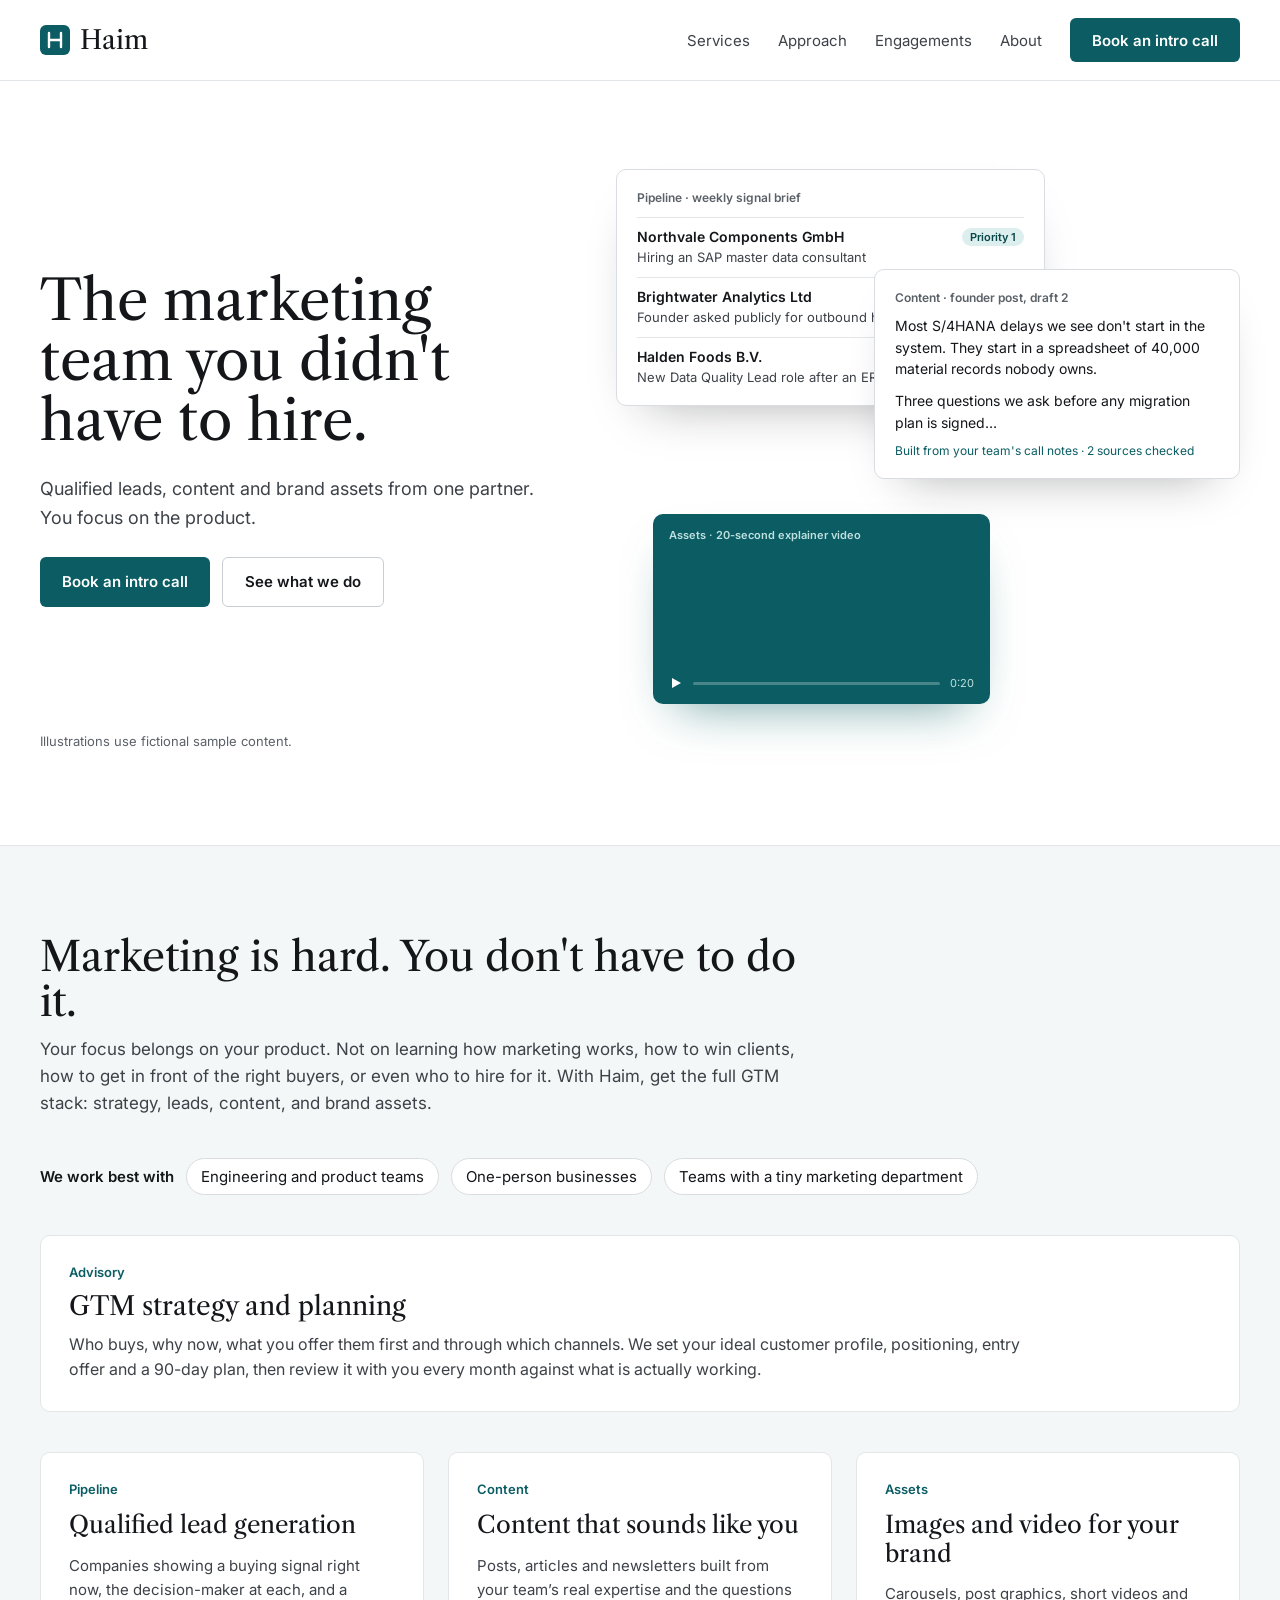
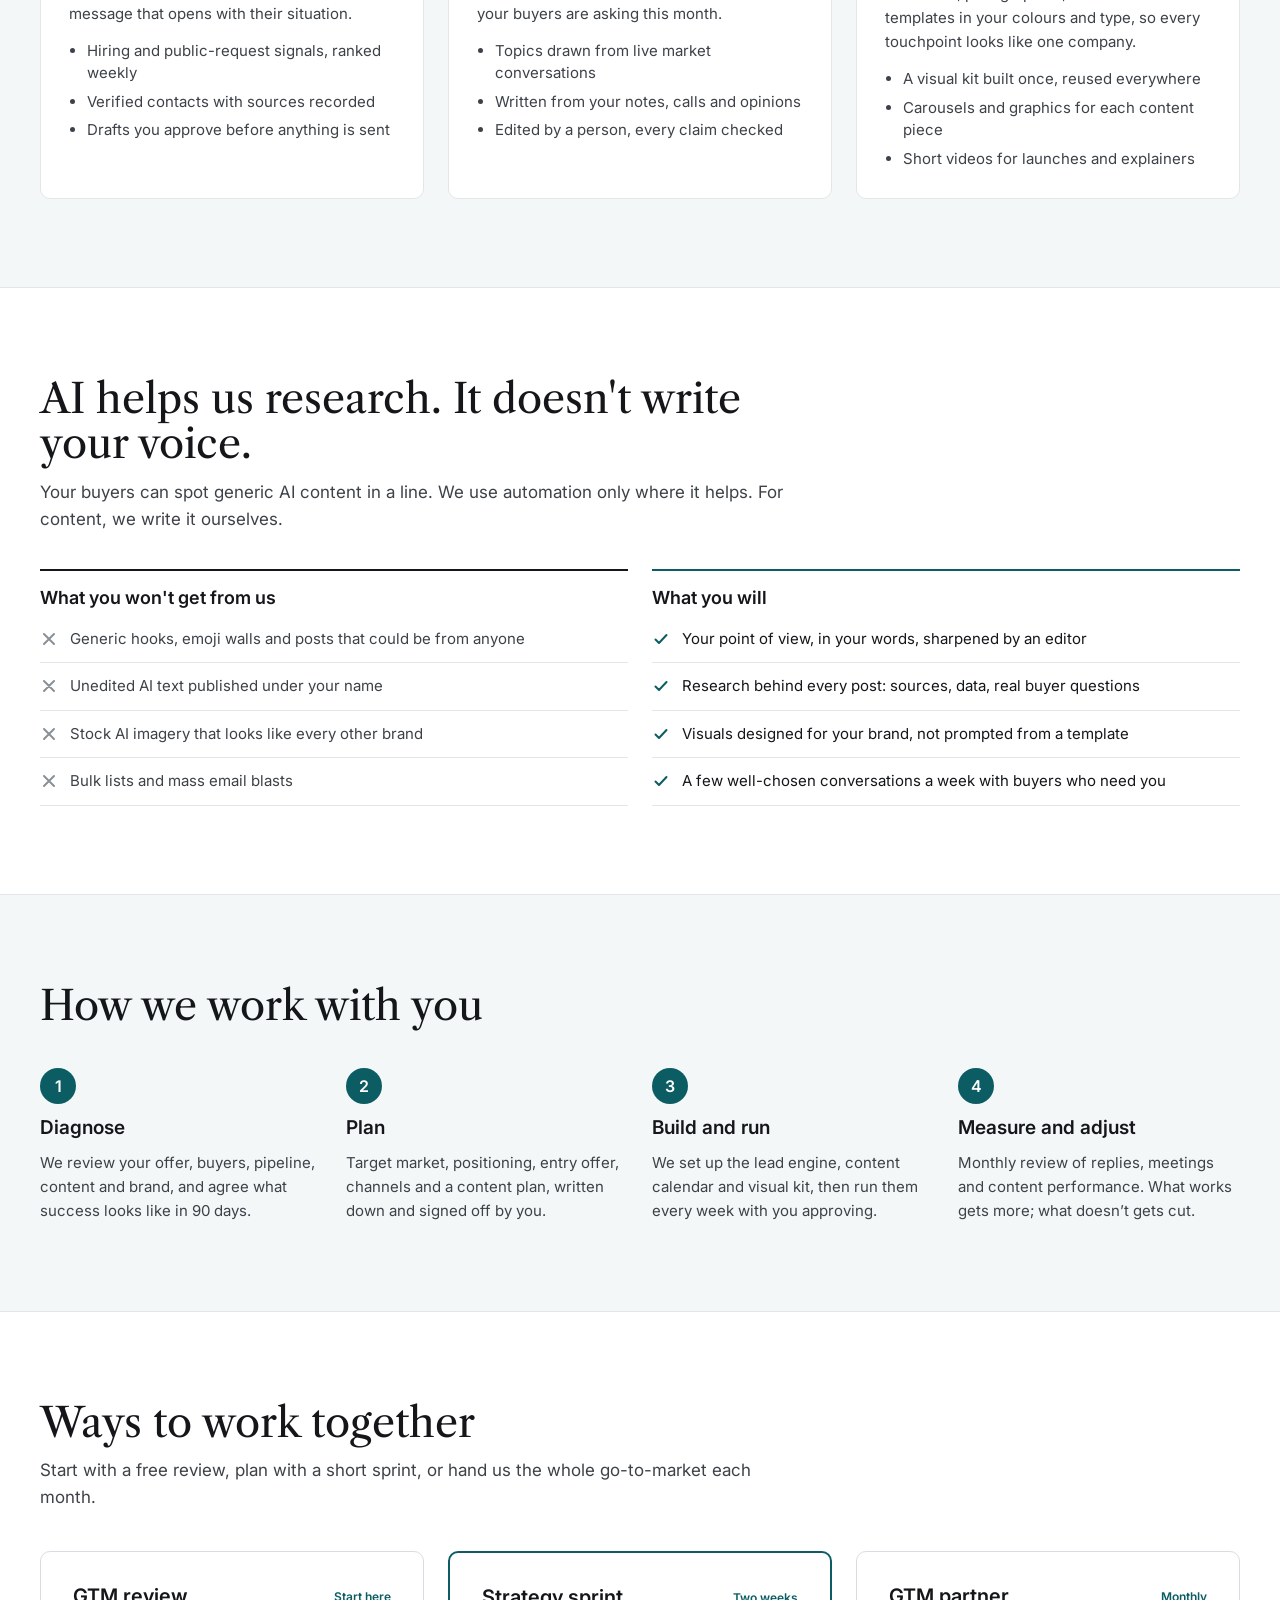
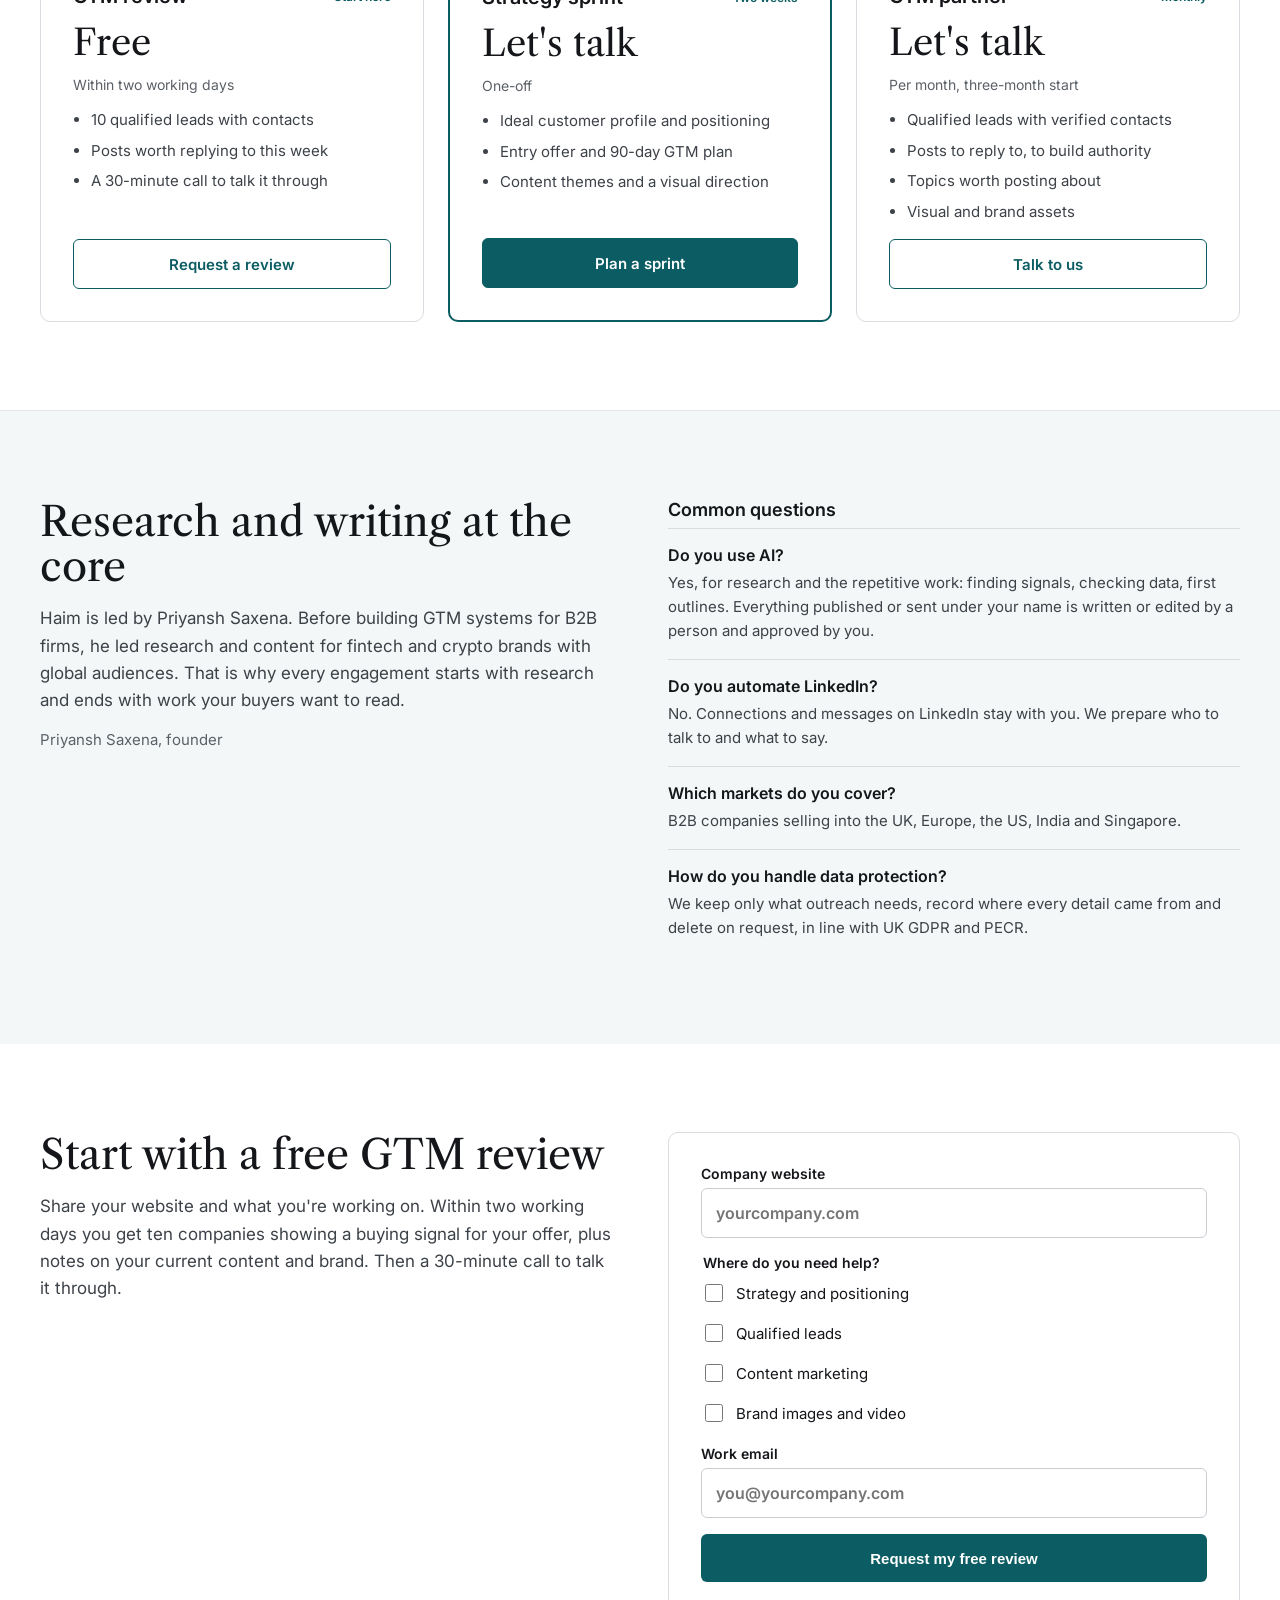
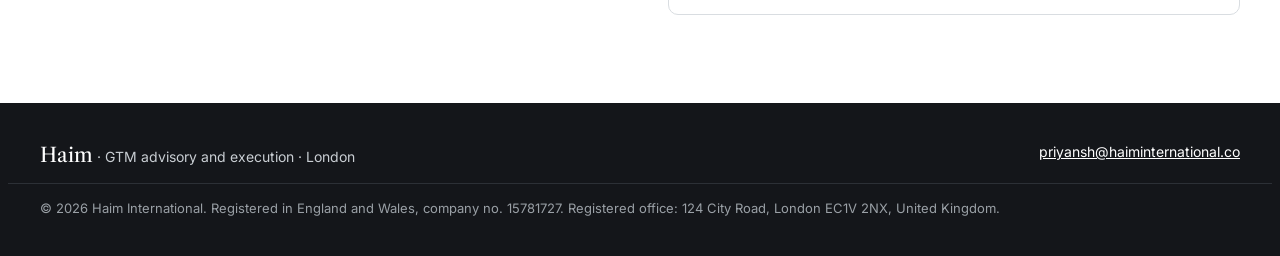
==== commit f197716c: "updated website" ====
--- a/index.html
+++ b/index.html
@@ -55,7 +55,6 @@
 <section id="top" style="padding: 88px 0 96px;">
 <div class="wrap hero">
 <div style="display: flex; flex-direction: column; gap: 24px;">
-<p style="margin: 0; font-size: 15px; font-weight: 600; color: #0b5d63;">Your B2B GTM partner · London</p>
 <h1 class="serif" style="margin: 0; font-size: clamp(36px, 4.4vw, 56px); line-height: 1.07; text-wrap: balance;">The marketing team you didn't have to hire.</h1>
 <p style="margin: 0; font-size: 18px; line-height: 1.6; color: #3d4248; max-width: 34em;">Qualified leads, content and brand assets from one partner. You focus on the product.</p>
 <div style="display: flex; flex-wrap: wrap; gap: 12px;">
@@ -359,7 +358,7 @@
 <footer style="padding: 40px 0; background: #14161a; color: #c9ced3;">
 <div class="wrap" style="display: flex; flex-wrap: wrap; justify-content: space-between; gap: 16px; font-size: 14px;">
 <span><span class="serif" style="font-size: 20px; color: #ffffff;">Haim</span> · GTM advisory and execution · London</span>
-<span><a href="mailto:priyansh@haiminternational.co" style="color: #ffffff;">priyansh@haiminternational.co</a> · <a href="https://quartermasterlabs.com" style="color: #ffffff;">Quartermaster</a></span>
+<a href="mailto:priyansh@haiminternational.co" style="color: #ffffff;">priyansh@haiminternational.co</a>
 </div>
 <div class="wrap" style="margin-top: 16px; padding-top: 16px; border-top: 1px solid #2c3036; font-size: 13px; color: #9aa0a6;">
 <span>© 2026 Haim International. Registered in England and Wales, company no. 15781727. Registered office: 124 City Road, London EC1V 2NX, United Kingdom.</span>
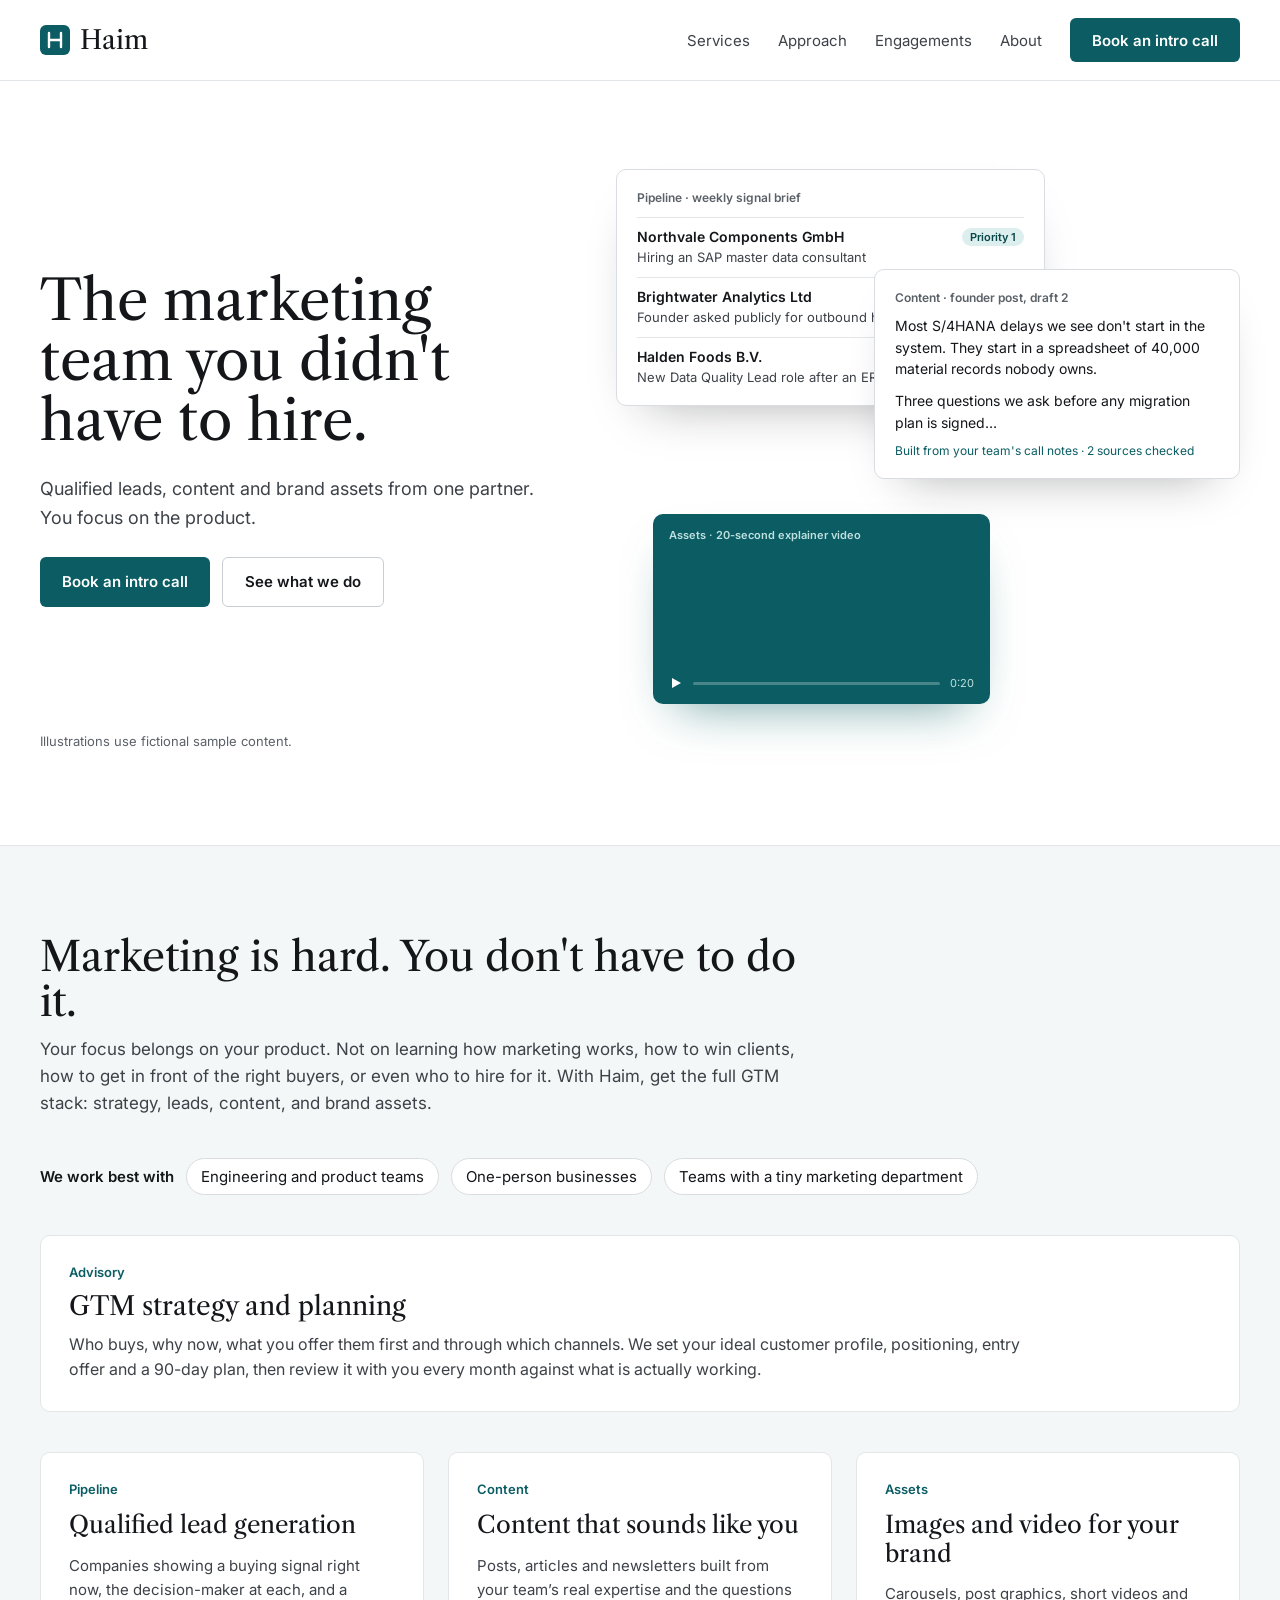
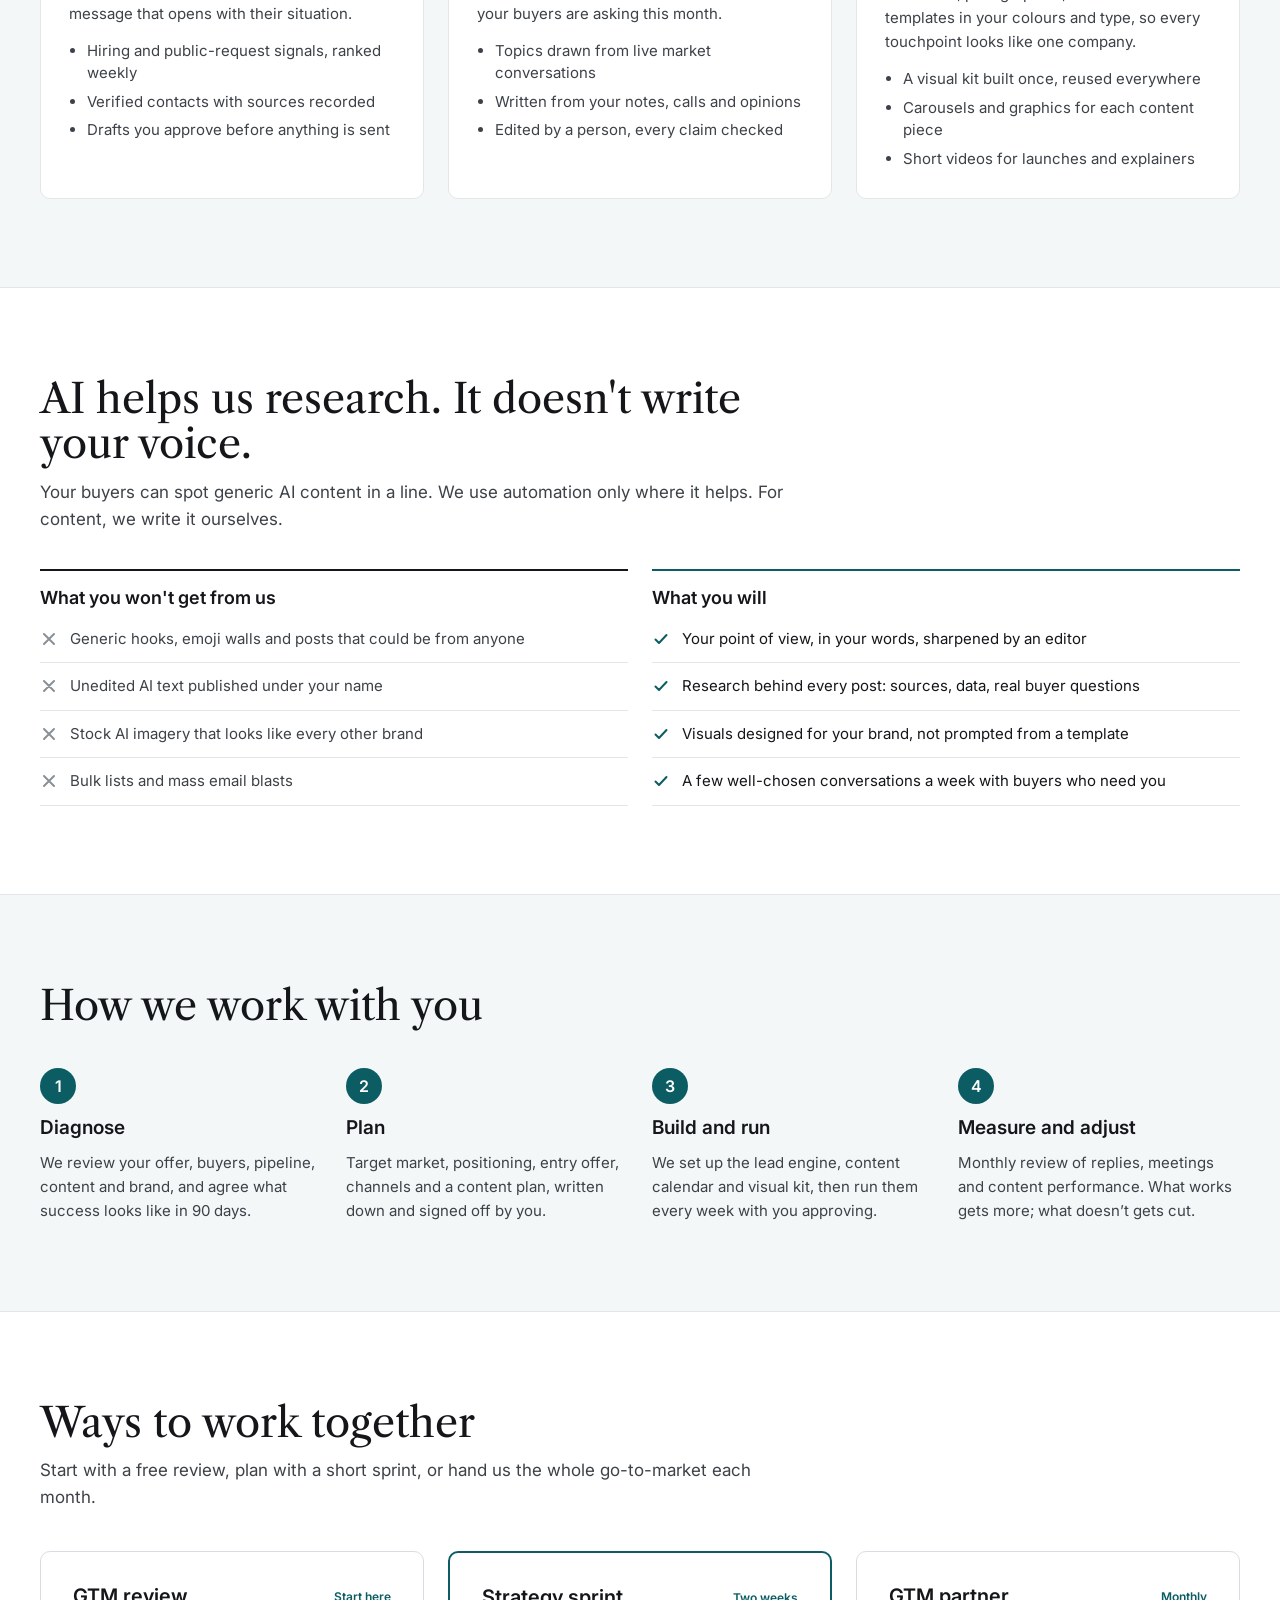
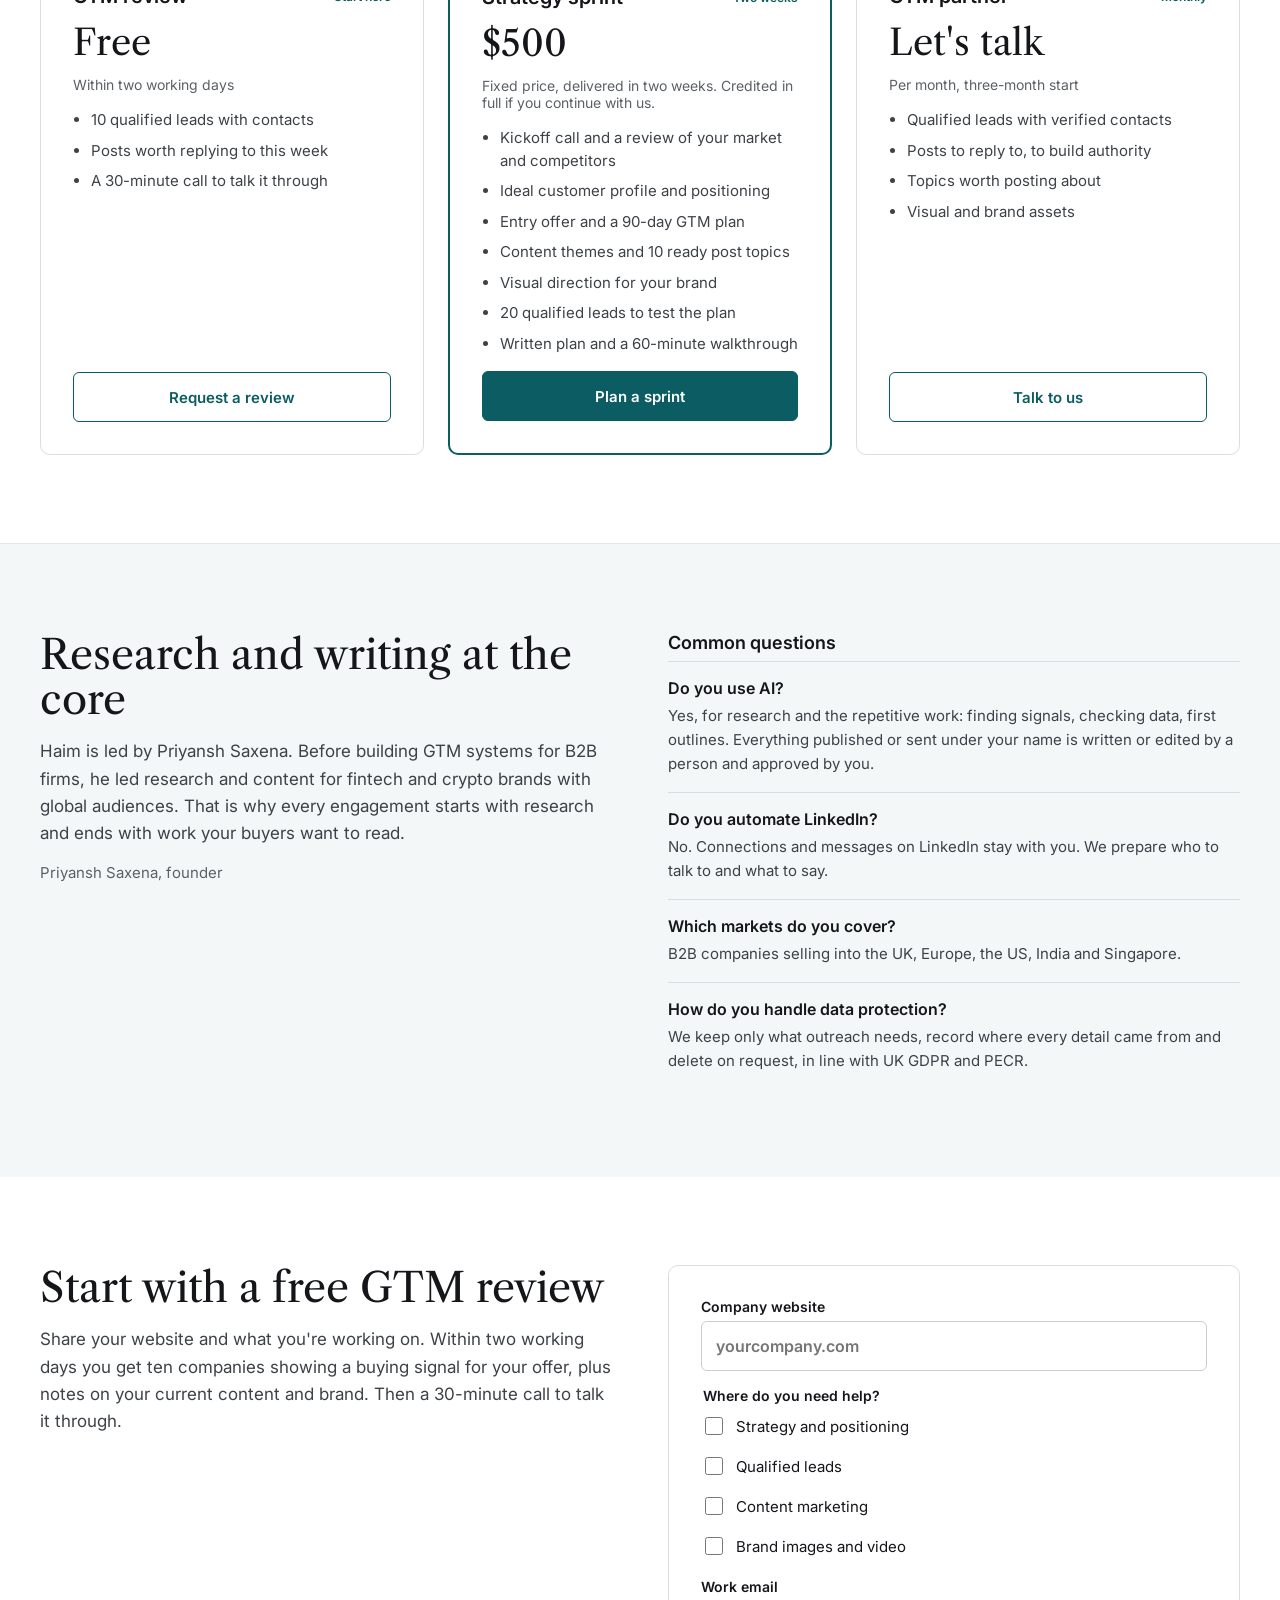
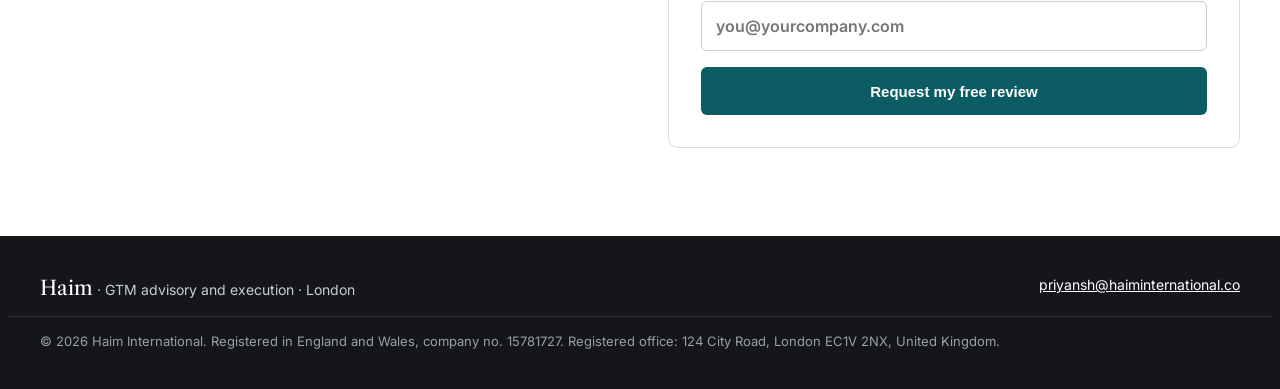
==== commit 5ecfed48: "added pricing details" ====
--- a/index.html
+++ b/index.html
@@ -273,10 +273,10 @@
 <h3 style="margin: 0; font-size: 20px; font-weight: 600;">Strategy sprint</h3>
 <span style="font-size: 12px; font-weight: 600; color: #0b5d63;">Two weeks</span>
 </div>
-<span class="serif" style="font-size: 36px; line-height: 1;">Let's talk</span>
-<span style="font-size: 14px; color: #5b6168;">One-off</span>
+<span class="serif" style="font-size: 36px; line-height: 1;">$500</span>
+<span style="font-size: 14px; color: #5b6168;">Fixed price, delivered in two weeks. Credited in full if you continue with us.</span>
 <ul style="margin: 0; padding-left: 18px; display: flex; flex-direction: column; gap: 8px; font-size: 15px; line-height: 1.5; color: #3d4248;">
-<li>Ideal customer profile and positioning</li><li>Entry offer and 90-day GTM plan</li><li>Content themes and a visual direction</li>
+<li>Kickoff call and a review of your market and competitors</li><li>Ideal customer profile and positioning</li><li>Entry offer and a 90-day GTM plan</li><li>Content themes and 10 ready post topics</li><li>Visual direction for your brand</li><li>20 qualified leads to test the plan</li><li>Written plan and a 60-minute walkthrough</li>
 </ul>
 <a href="#contact" class="btn" style="margin-top: auto; background: #0b5d63; color: #ffffff; border: 1px solid #0b5d63;">Plan a sprint</a>
 </div>
@@ -367,4 +367,4 @@
 
 </div>
 </body>
-</html>
+</html>
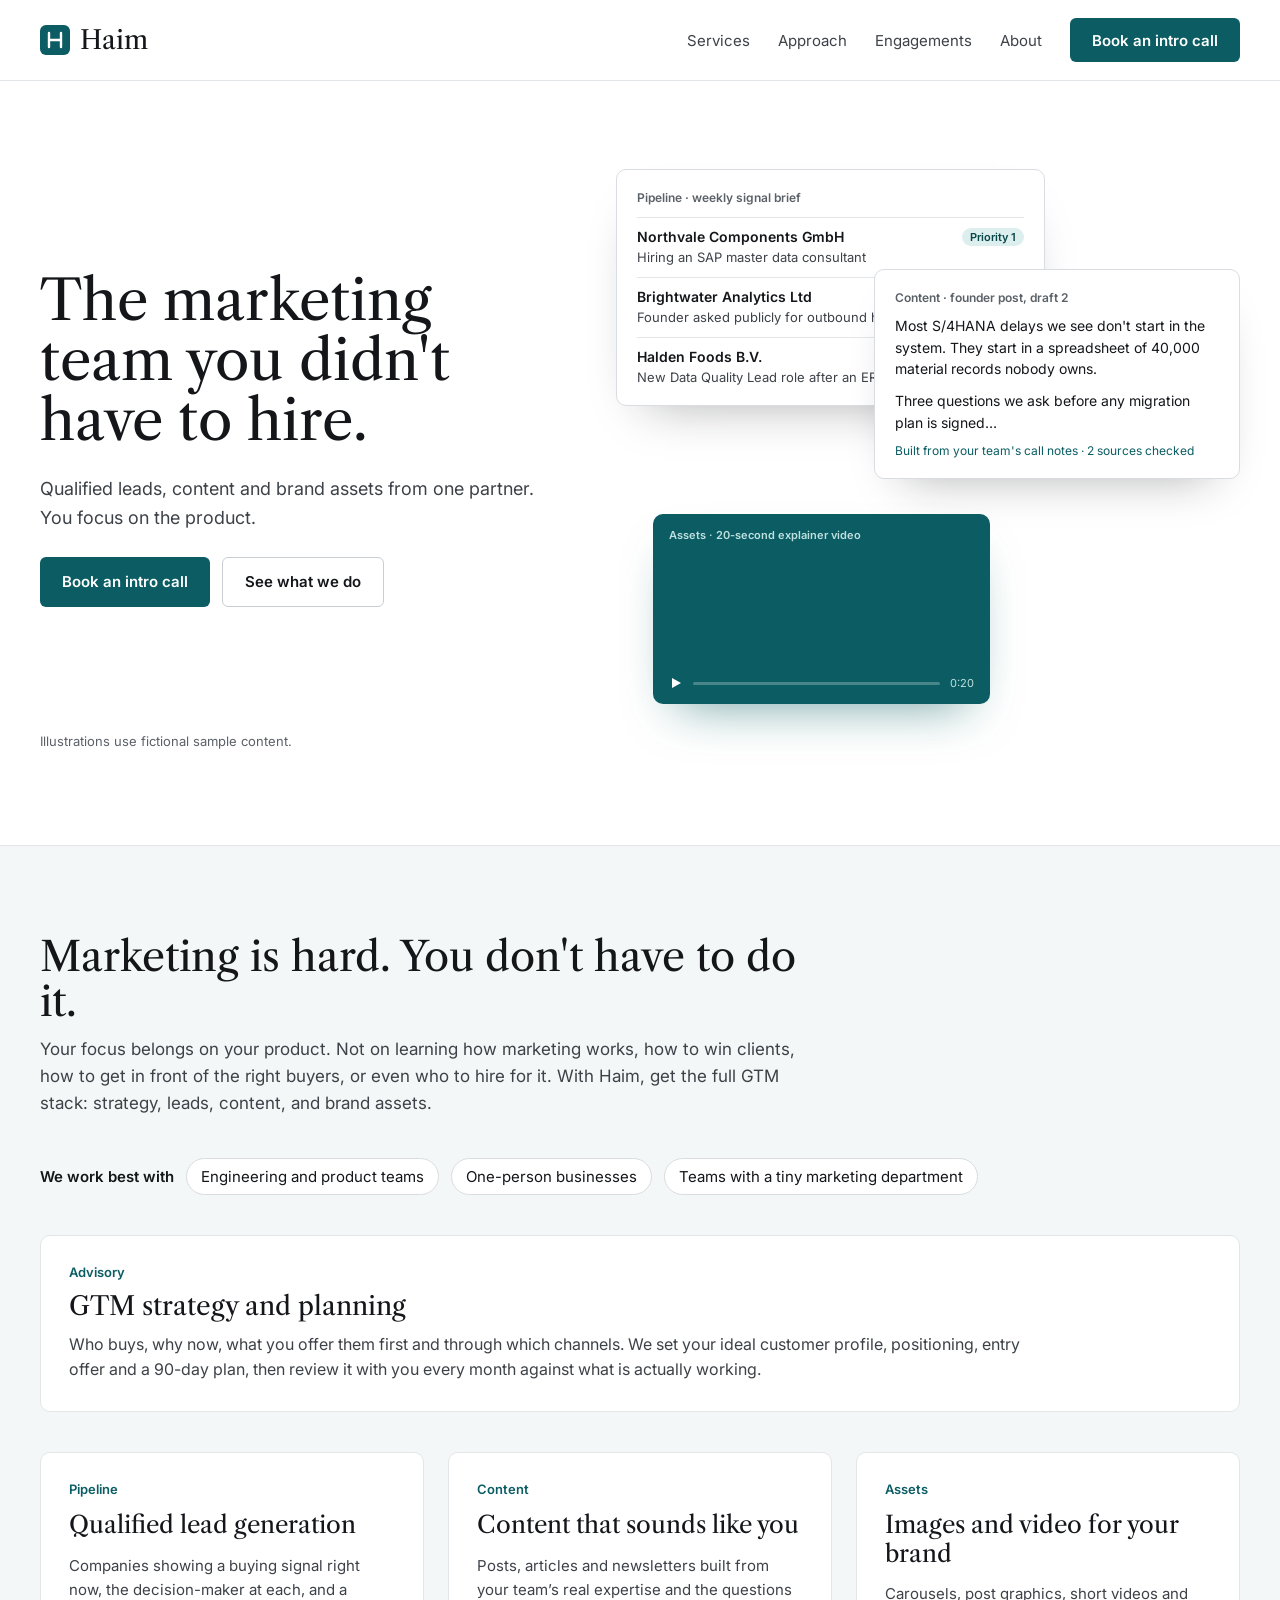
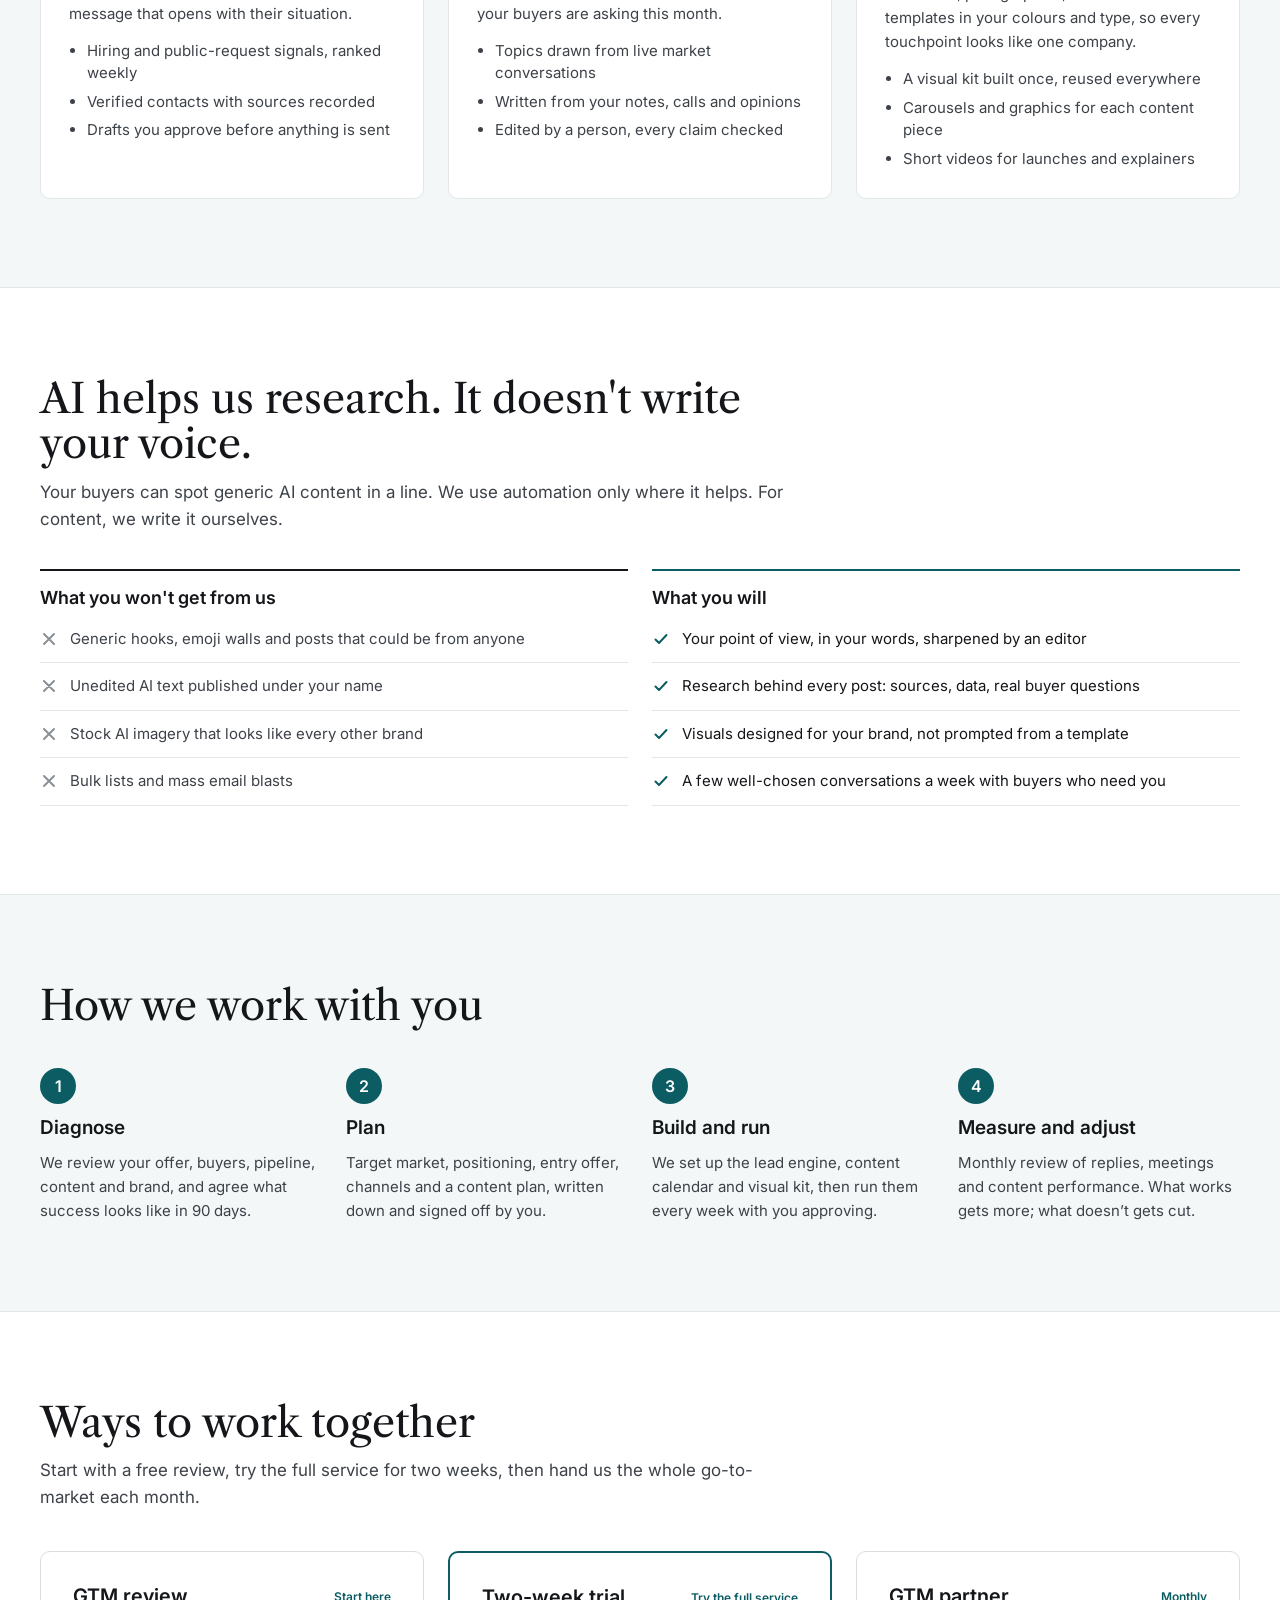
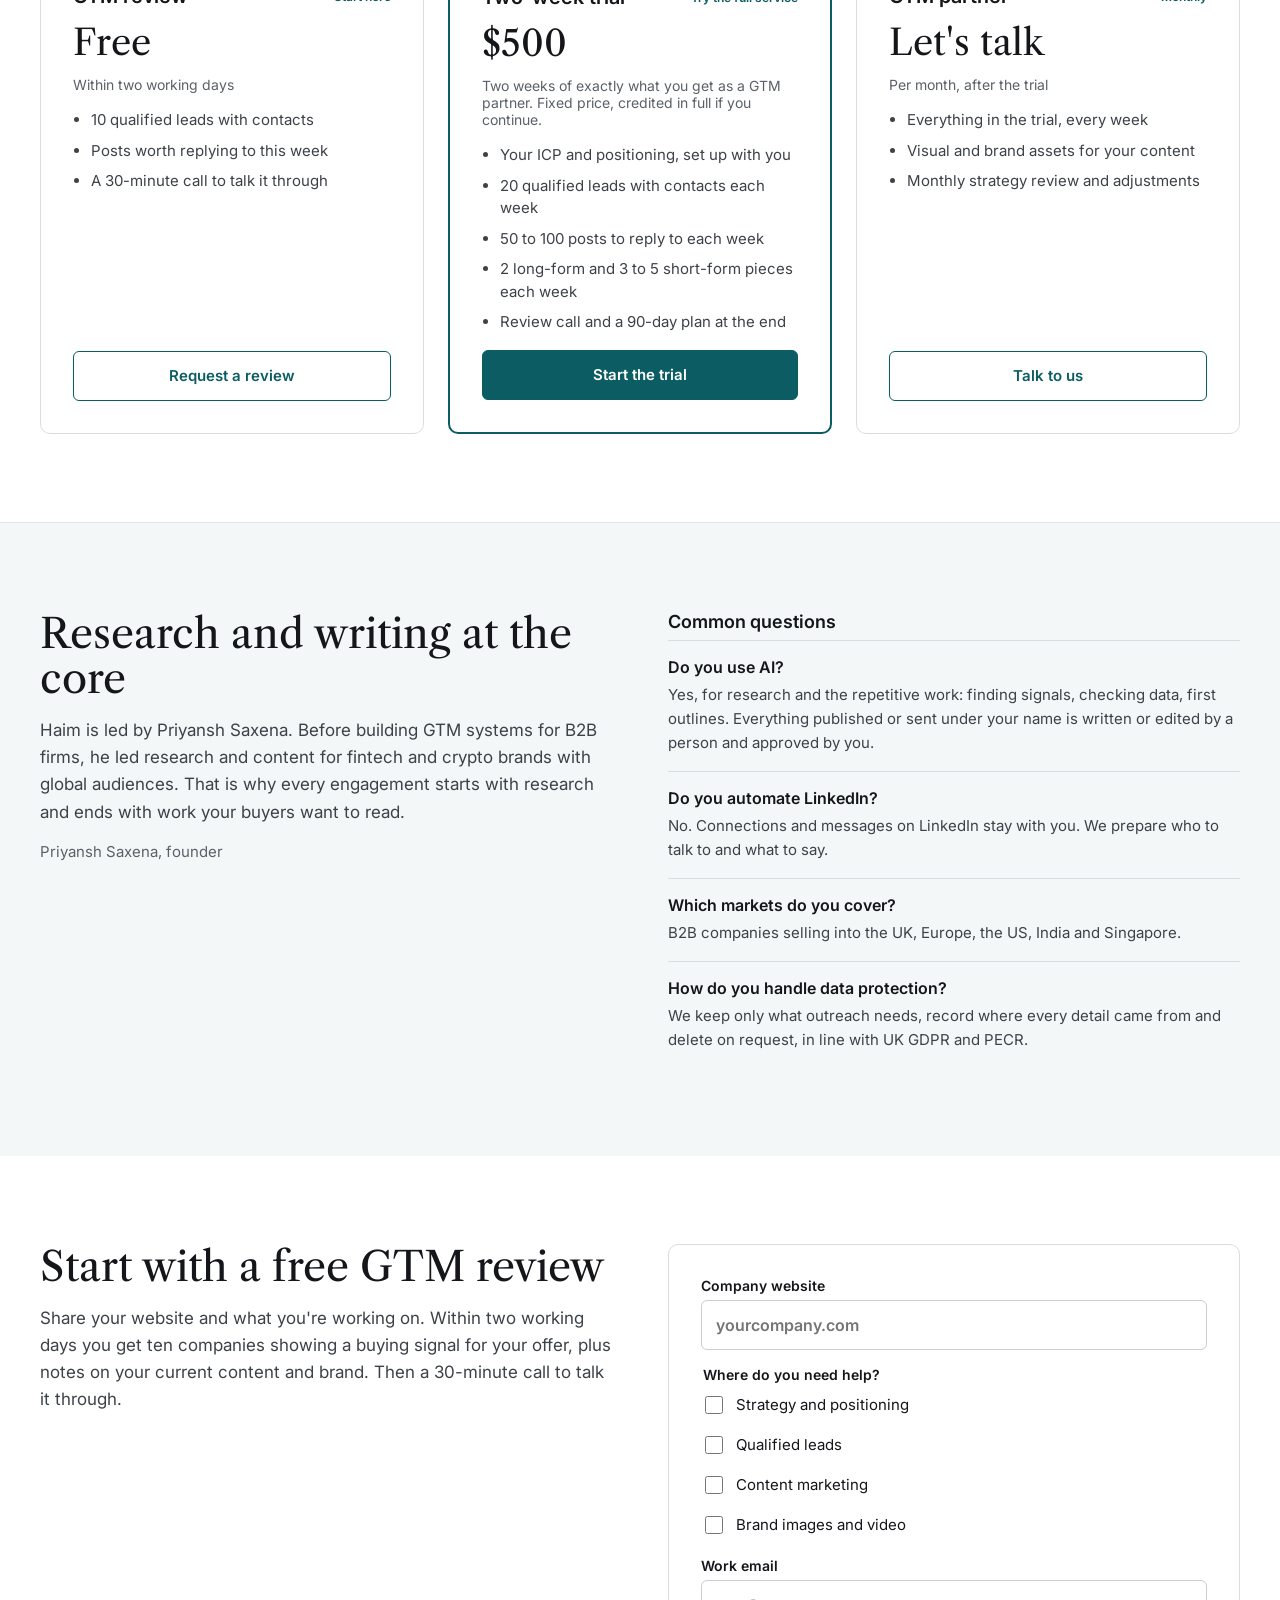
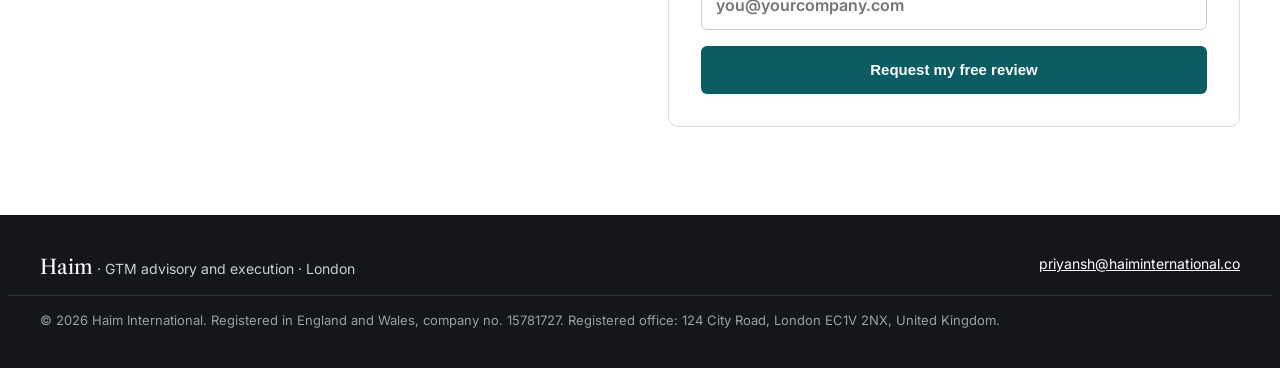
==== commit d5dbd552: "updated index.html" ====
--- a/index.html
+++ b/index.html
@@ -251,7 +251,7 @@
 <div class="wrap" style="display: flex; flex-direction: column; gap: 40px;">
 <div style="display: flex; flex-direction: column; gap: 12px; max-width: 720px;">
 <h2 class="serif" style="margin: 0; font-size: clamp(30px, 3.2vw, 42px); line-height: 1.1;">Ways to work together</h2>
-<p style="margin: 0; font-size: 17px; line-height: 1.6; color: #3d4248;">Start with a free review, plan with a short sprint, or hand us the whole go-to-market each month.</p>
+<p style="margin: 0; font-size: 17px; line-height: 1.6; color: #3d4248;">Start with a free review, try the full service for two weeks, then hand us the whole go-to-market each month.</p>
 </div>
 <div class="cols">
 
@@ -270,15 +270,15 @@
 
 <div style="display: flex; flex-direction: column; gap: 16px; padding: 32px; border-radius: 10px; border: 2px solid #0b5d63; background: #ffffff;">
 <div style="display: flex; justify-content: space-between; align-items: center; gap: 8px; flex-wrap: wrap;">
-<h3 style="margin: 0; font-size: 20px; font-weight: 600;">Strategy sprint</h3>
-<span style="font-size: 12px; font-weight: 600; color: #0b5d63;">Two weeks</span>
+<h3 style="margin: 0; font-size: 20px; font-weight: 600;">Two-week trial</h3>
+<span style="font-size: 12px; font-weight: 600; color: #0b5d63;">Try the full service</span>
 </div>
 <span class="serif" style="font-size: 36px; line-height: 1;">$500</span>
-<span style="font-size: 14px; color: #5b6168;">Fixed price, delivered in two weeks. Credited in full if you continue with us.</span>
+<span style="font-size: 14px; color: #5b6168;">Two weeks of exactly what you get as a GTM partner. Fixed price, credited in full if you continue.</span>
 <ul style="margin: 0; padding-left: 18px; display: flex; flex-direction: column; gap: 8px; font-size: 15px; line-height: 1.5; color: #3d4248;">
-<li>Kickoff call and a review of your market and competitors</li><li>Ideal customer profile and positioning</li><li>Entry offer and a 90-day GTM plan</li><li>Content themes and 10 ready post topics</li><li>Visual direction for your brand</li><li>20 qualified leads to test the plan</li><li>Written plan and a 60-minute walkthrough</li>
-</ul>
-<a href="#contact" class="btn" style="margin-top: auto; background: #0b5d63; color: #ffffff; border: 1px solid #0b5d63;">Plan a sprint</a>
+<li>Your ICP and positioning, set up with you</li><li>20 qualified leads with contacts each week</li><li>50 to 100 posts to reply to each week</li><li>2 long-form and 3 to 5 short-form pieces each week</li><li>Review call and a 90-day plan at the end</li>
+</ul>
+<a href="#contact" class="btn" style="margin-top: auto; background: #0b5d63; color: #ffffff; border: 1px solid #0b5d63;">Start the trial</a>
 </div>
 
 <div style="display: flex; flex-direction: column; gap: 16px; padding: 32px; border-radius: 10px; border: 1px solid #d9dde1; background: #ffffff;">
@@ -287,9 +287,9 @@
 <span style="font-size: 12px; font-weight: 600; color: #0b5d63;">Monthly</span>
 </div>
 <span class="serif" style="font-size: 36px; line-height: 1;">Let's talk</span>
-<span style="font-size: 14px; color: #5b6168;">Per month, three-month start</span>
+<span style="font-size: 14px; color: #5b6168;">Per month, after the trial</span>
 <ul style="margin: 0; padding-left: 18px; display: flex; flex-direction: column; gap: 8px; font-size: 15px; line-height: 1.5; color: #3d4248;">
-<li>Qualified leads with verified contacts</li><li>Posts to reply to, to build authority</li><li>Topics worth posting about</li><li>Visual and brand assets</li>
+<li>Everything in the trial, every week</li><li>Visual and brand assets for your content</li><li>Monthly strategy review and adjustments</li>
 </ul>
 <a href="#contact" class="btn" style="margin-top: auto; background: #ffffff; color: #0b5d63; border: 1px solid #0b5d63;">Talk to us</a>
 </div>
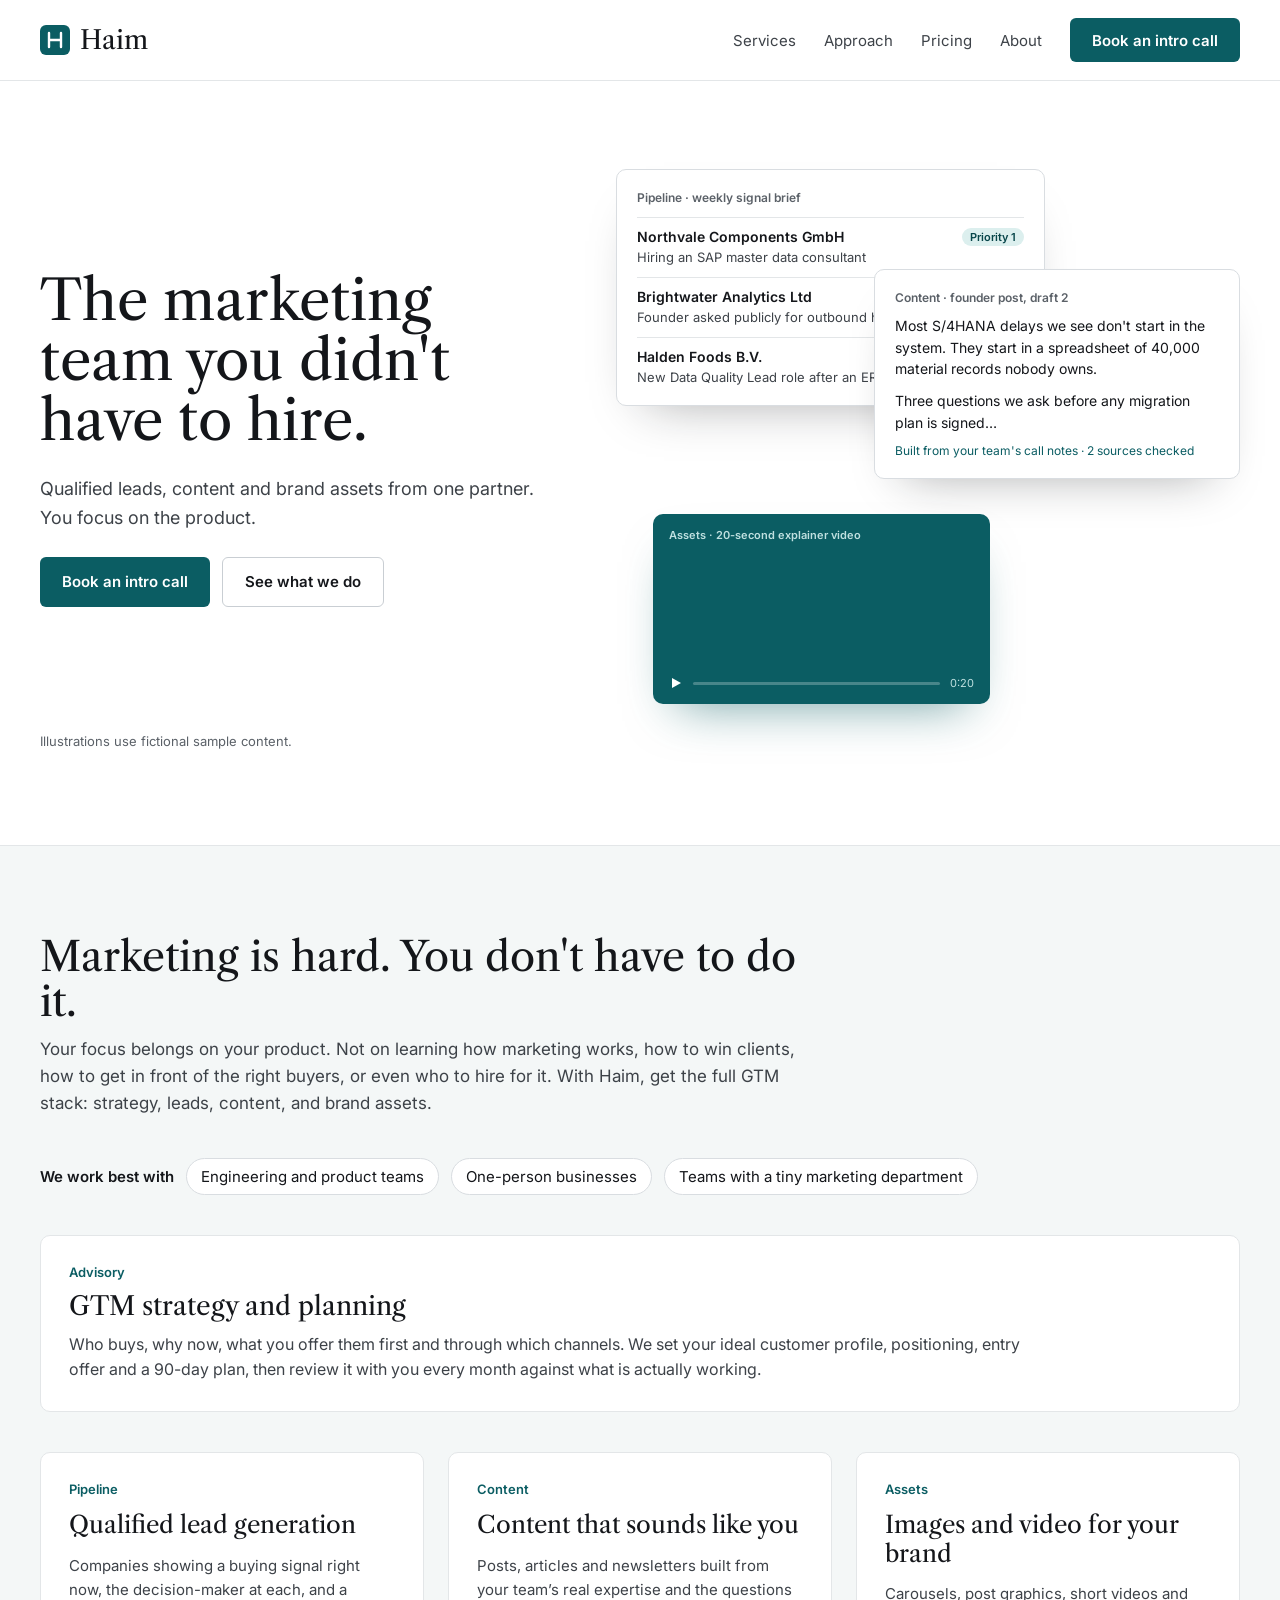
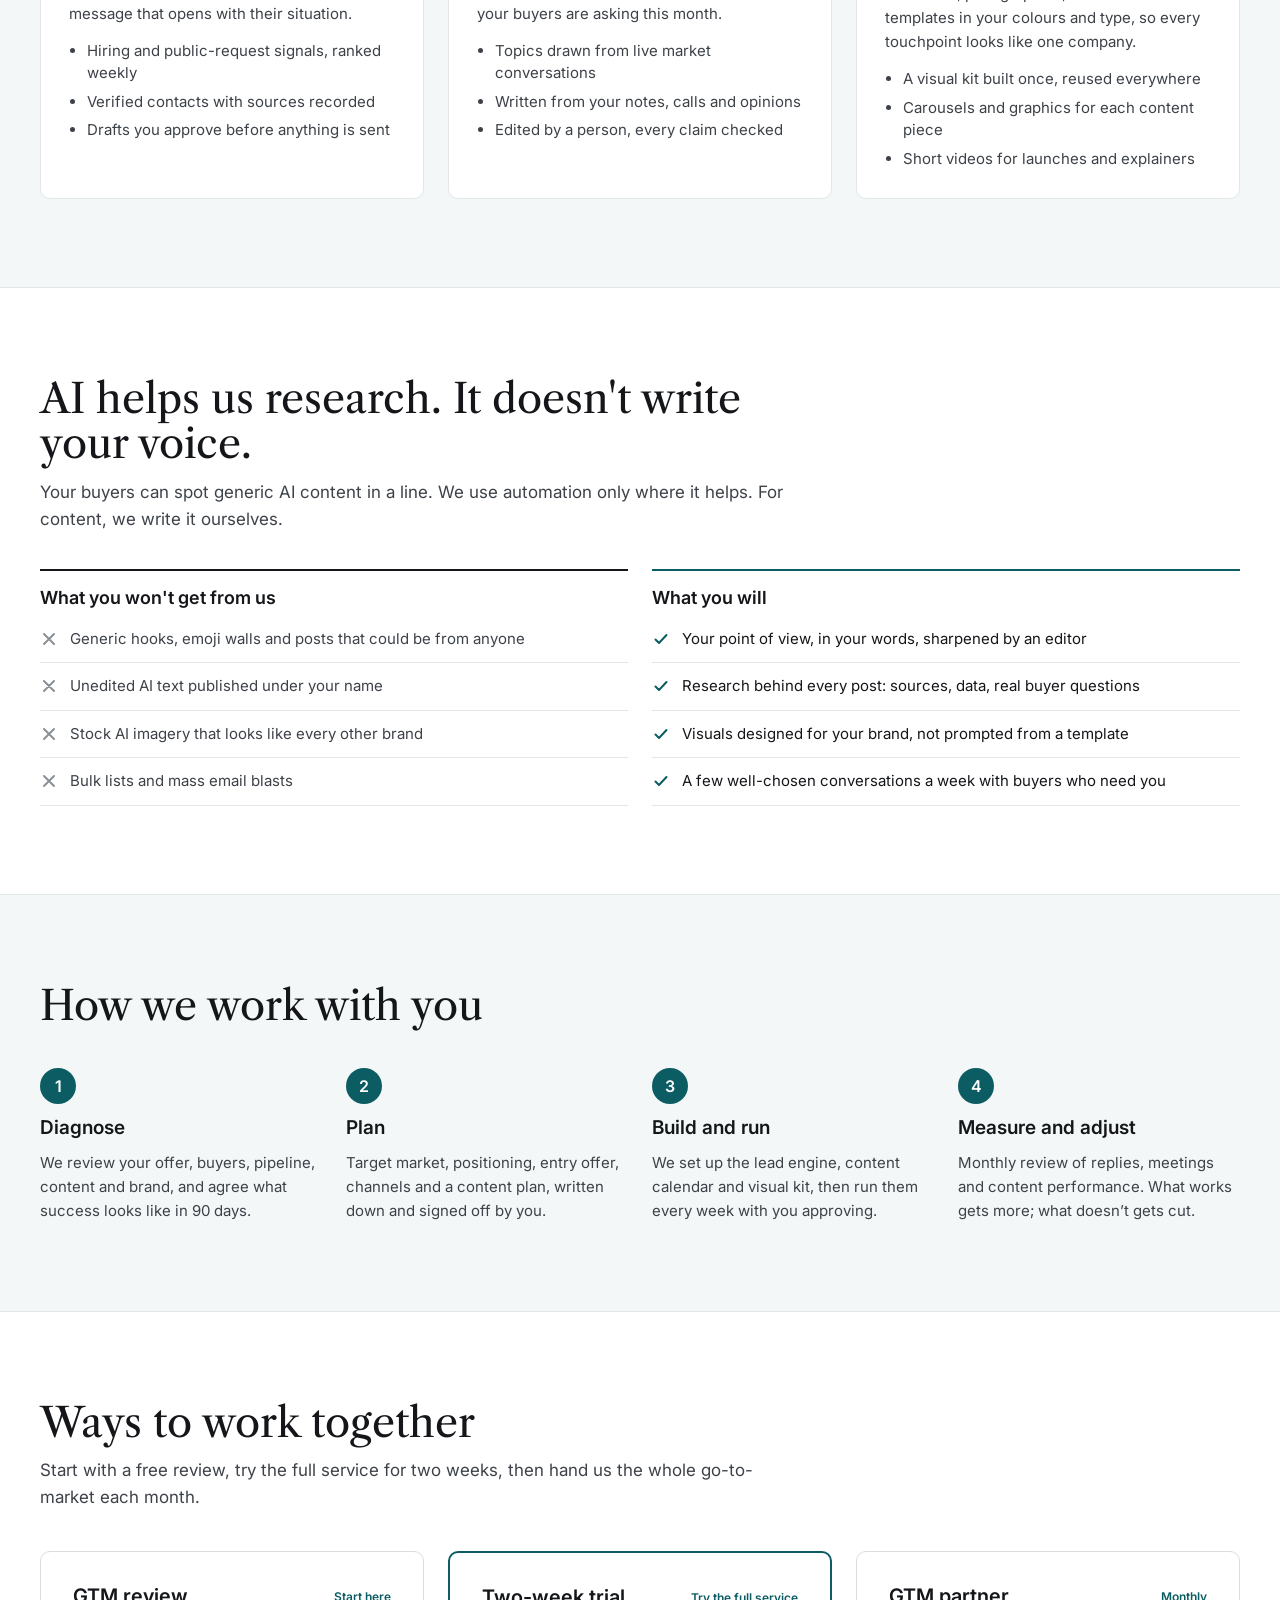
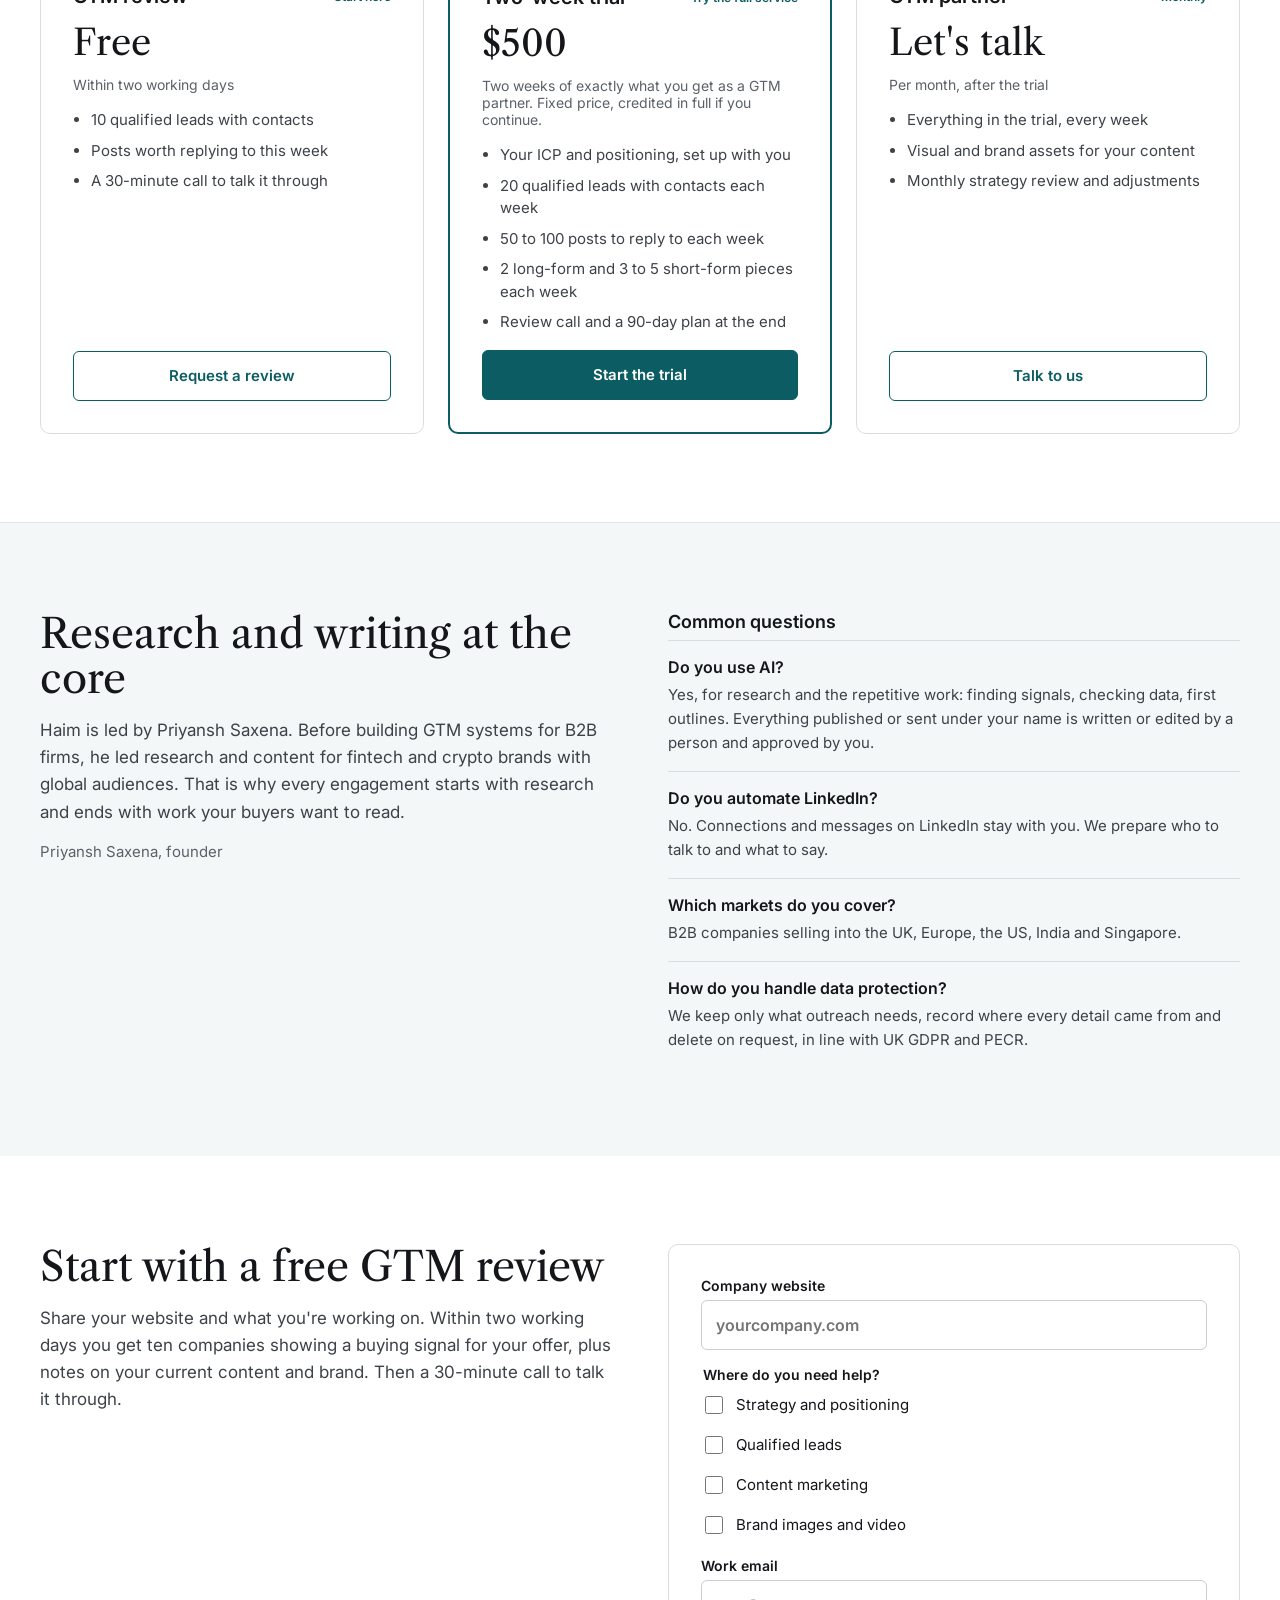
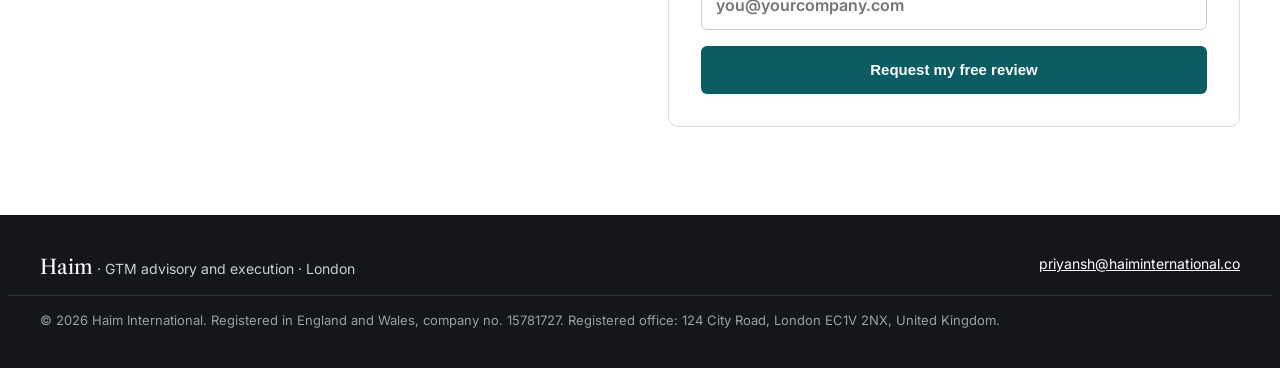
==== commit e23ee528: "changed engagements to pricing" ====
--- a/index.html
+++ b/index.html
@@ -45,7 +45,7 @@
 <nav aria-label="Main" style="display: flex; flex-wrap: wrap; align-items: center; gap: 28px; font-size: 15px;">
 <a href="#services" style="color: #3d4248; text-decoration: none;">Services</a>
 <a href="#approach" style="color: #3d4248; text-decoration: none;">Approach</a>
-<a href="#engagements" style="color: #3d4248; text-decoration: none;">Engagements</a>
+<a href="#pricing" style="color: #3d4248; text-decoration: none;">Pricing</a>
 <a href="#about" style="color: #3d4248; text-decoration: none;">About</a>
 <a href="#contact" class="btn" style="background: #0b5d63; color: #ffffff; min-height: 44px;">Book an intro call</a>
 </nav>
@@ -247,7 +247,7 @@
 </div>
 </section>
 
-<section id="engagements" style="padding: 88px 0;">
+<section id="pricing" style="padding: 88px 0;">
 <div class="wrap" style="display: flex; flex-direction: column; gap: 40px;">
 <div style="display: flex; flex-direction: column; gap: 12px; max-width: 720px;">
 <h2 class="serif" style="margin: 0; font-size: clamp(30px, 3.2vw, 42px); line-height: 1.1;">Ways to work together</h2>
